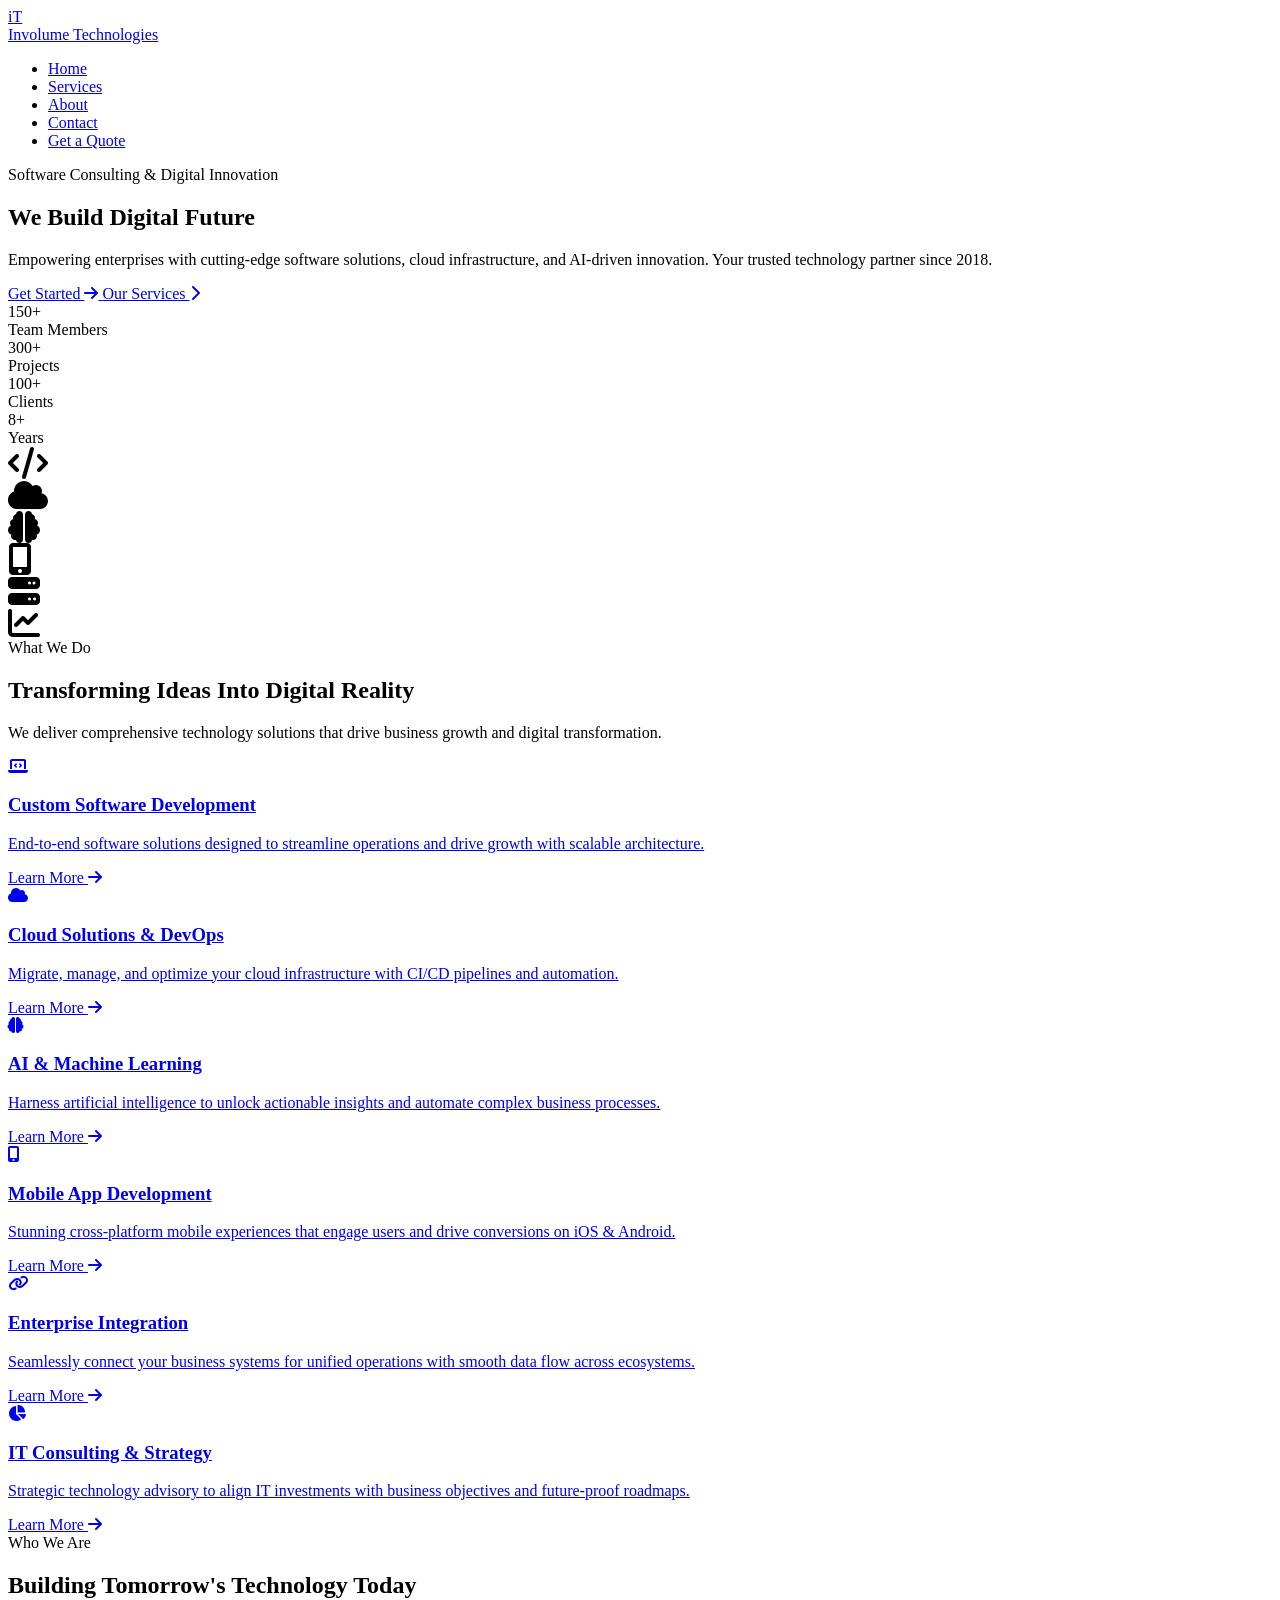
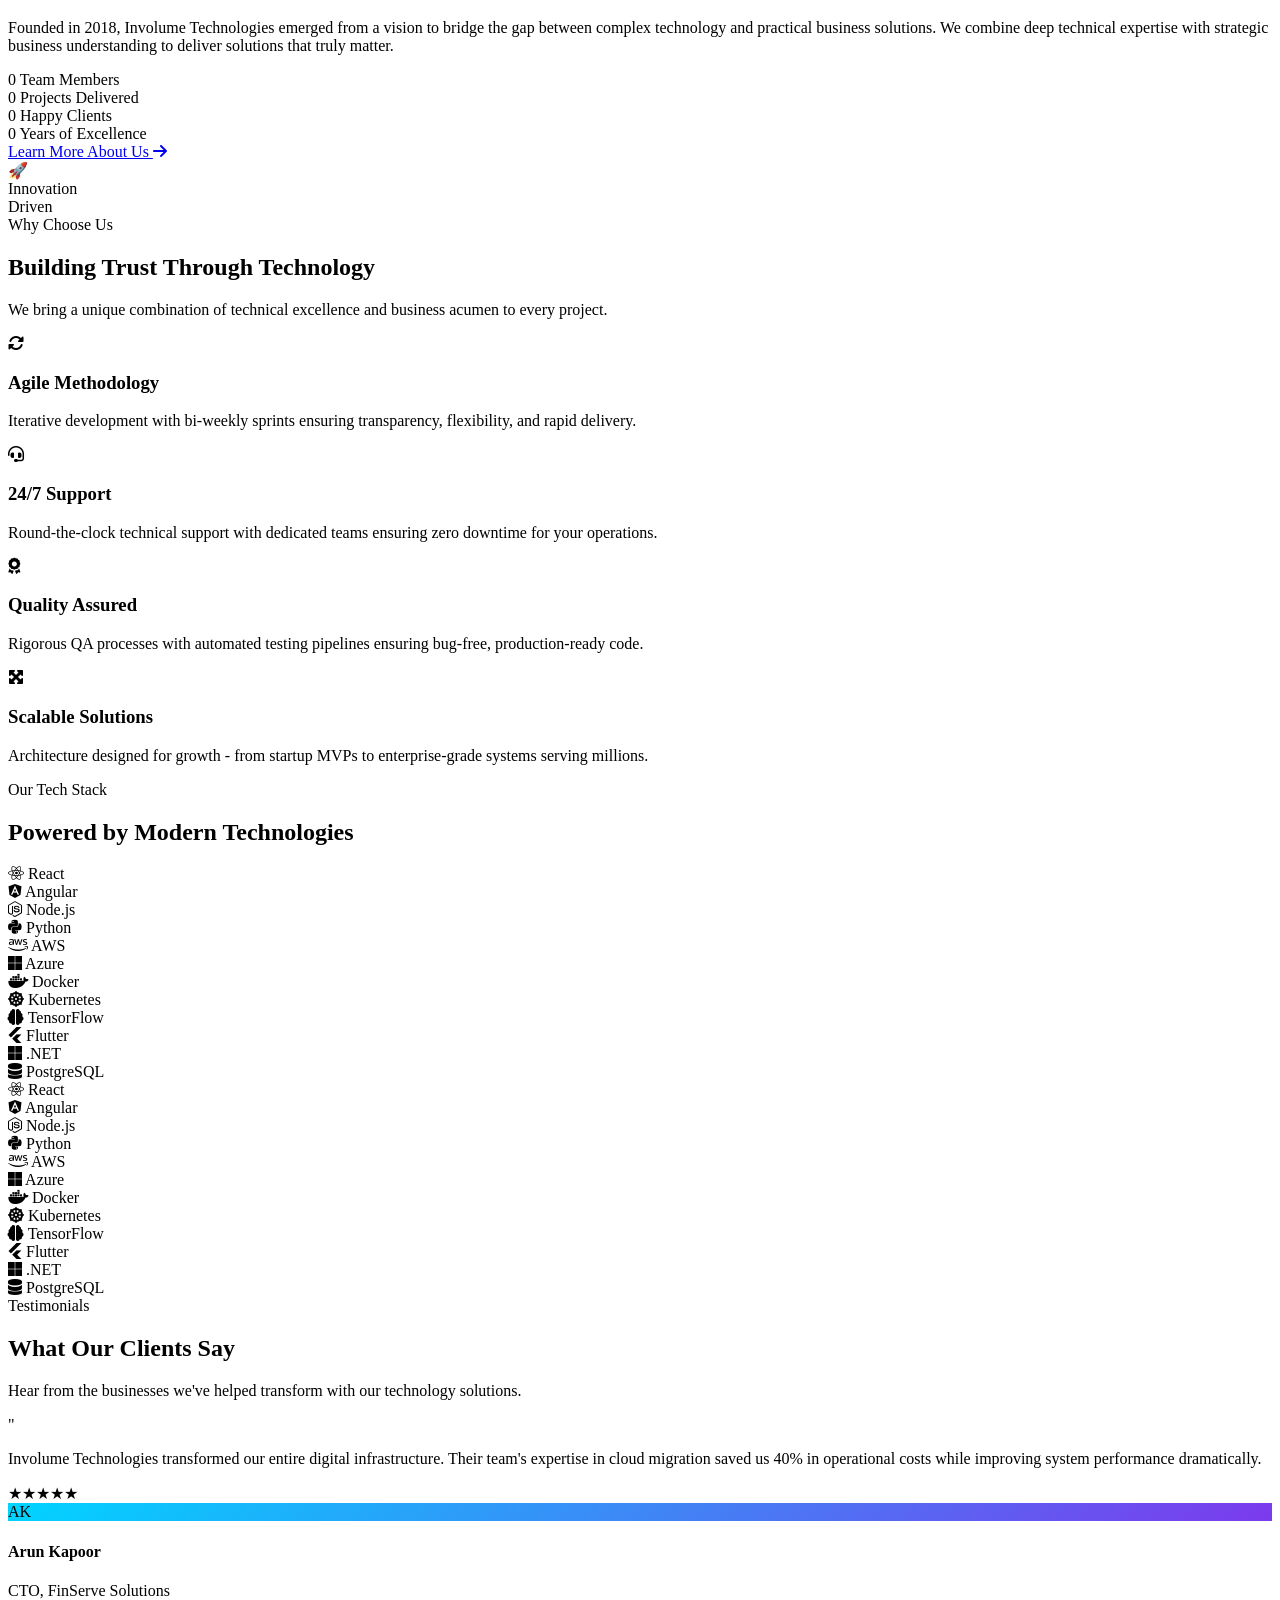
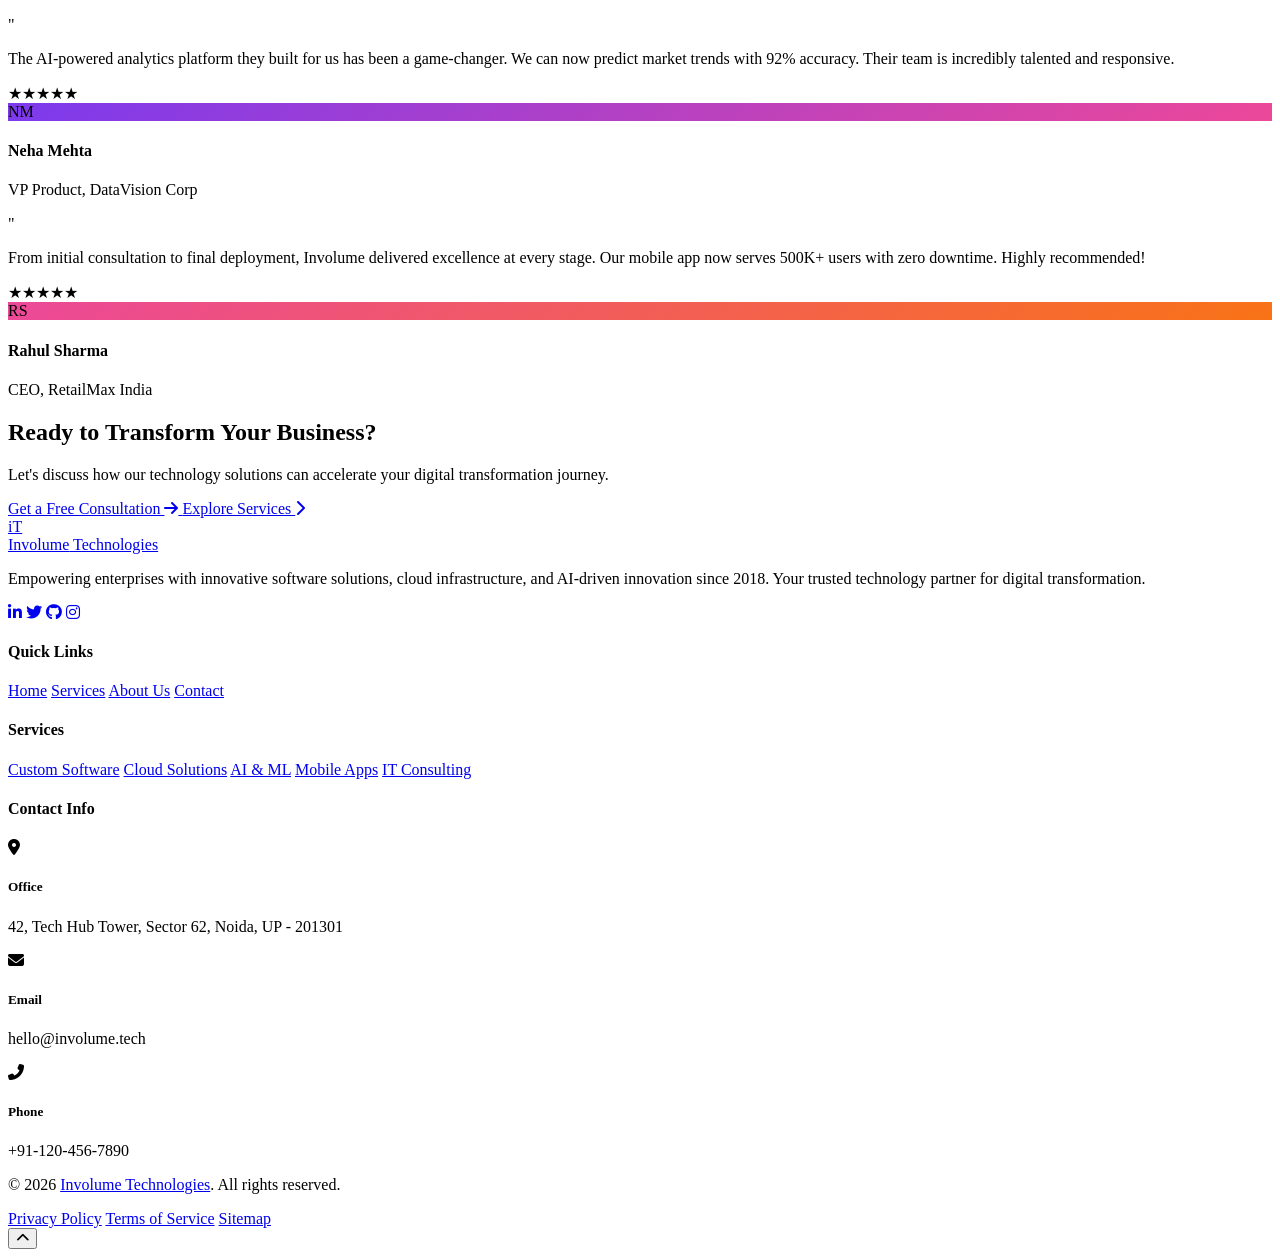
==== index.html @ 37467d03 "Add files via upload" ====
<!DOCTYPE html>
<html lang="en">
<head>
    <meta charset="UTF-8">
    <meta name="viewport" content="width=device-width, initial-scale=1.0">
    <title>Involume Technologies | Software Consulting & Digital Innovation</title>
    <meta name="description" content="Involume Technologies delivers cutting-edge software consulting, cloud solutions, AI/ML services, and digital transformation strategies for enterprises worldwide.">
    <meta name="keywords" content="software consulting, digital transformation, cloud solutions, AI, machine learning, web development, mobile apps">
    <meta property="og:title" content="Involume Technologies | Software Consulting & Digital Innovation">
    <meta property="og:description" content="Transforming businesses with innovative technology solutions since 2018.">
    <meta property="og:type" content="website">
    <link rel="stylesheet" href="css/base.css">
    <link rel="stylesheet" href="css/navbar.css">
    <link rel="stylesheet" href="css/footer.css">
    <link rel="stylesheet" href="css/home.css">
    <link rel="stylesheet" href="https://cdnjs.cloudflare.com/ajax/libs/font-awesome/6.5.1/css/all.min.css">
</head>
<body>

    <!-- Scroll Progress -->
    <div class="scroll-progress" id="scroll-progress"></div>

    <!-- Navigation -->
    <nav class="navbar" id="navbar">
        <div class="container flex-between">
            <a href="index.html" class="logo">
                <div class="logo-icon">iT</div>
                <div class="logo-text">
                    <span class="logo-name">Involume</span>
                    <span class="logo-tagline">Technologies</span>
                </div>
            </a>
            <ul class="nav-menu" id="nav-menu">
                <li class="nav-item"><a href="index.html" class="nav-link active">Home</a></li>
                <li class="nav-item"><a href="services.html" class="nav-link">Services</a></li>
                <li class="nav-item"><a href="about.html" class="nav-link">About</a></li>
                <li class="nav-item"><a href="contact.html" class="nav-link">Contact</a></li>
                <li class="nav-cta"><a href="contact.html" class="btn btn-primary btn-sm">Get a Quote</a></li>
            </ul>
            <div class="nav-toggle" id="nav-toggle">
                <span></span><span></span><span></span>
            </div>
        </div>
    </nav>

    <!-- ========== HERO SECTION ========== -->
    <section class="hero" id="hero">
        <div class="hero-bg-grid"></div>
        <div id="hero-particles"></div>

        <!-- Floating Shapes -->
        <div class="hero-shape shape-1"></div>
        <div class="hero-shape shape-2"></div>
        <div class="hero-shape shape-3"></div>
        <div class="hero-shape shape-4"></div>

        <div class="container">
            <div class="hero-content">
                <div class="hero-text">
                    <div class="hero-badge">
                        <span class="hero-badge-dot"></span>
                        Software Consulting & Digital Innovation
                    </div>
                    <h1 class="hero-title">
                        <span class="hero-title-line">We Build</span>
                        <span class="hero-title-line text-gradient">Digital Future</span>
                    </h1>
                    <div class="hero-typing-wrapper">
                        <span id="hero-typing"></span>
                    </div>
                    <p class="hero-desc">
                        Empowering enterprises with cutting-edge software solutions, cloud infrastructure, and AI-driven innovation. Your trusted technology partner since 2018.
                    </p>
                    <div class="hero-buttons">
                        <a href="contact.html" class="btn btn-primary btn-lg">
                            Get Started <i class="fas fa-arrow-right btn-icon"></i>
                        </a>
                        <a href="services.html" class="btn btn-outline btn-lg">
                            Our Services <i class="fas fa-chevron-right btn-icon"></i>
                        </a>
                    </div>
                    <div class="hero-stats">
                        <div class="hero-stat-item">
                            <div class="hero-stat-value">150+</div>
                            <div class="hero-stat-label">Team Members</div>
                        </div>
                        <div class="hero-stat-item">
                            <div class="hero-stat-value">300+</div>
                            <div class="hero-stat-label">Projects</div>
                        </div>
                        <div class="hero-stat-item">
                            <div class="hero-stat-value">100+</div>
                            <div class="hero-stat-label">Clients</div>
                        </div>
                        <div class="hero-stat-item">
                            <div class="hero-stat-value">8+</div>
                            <div class="hero-stat-label">Years</div>
                        </div>
                    </div>
                </div>

                <!-- 3D Scene -->
                <div class="hero-3d-container" id="hero-3d-scene">
                    <div class="hero-3d-scene">
                        <!-- Orbiting Rings -->
                        <div class="orbit-ring orbit-ring-1">
                            <div class="orbit-dot"></div>
                        </div>
                        <div class="orbit-ring orbit-ring-2">
                            <div class="orbit-dot"></div>
                        </div>

                        <!-- 3D Cube -->
                        <div class="cube-3d">
                            <div class="cube-face cube-face-front"><i class="fas fa-code" style="font-size:2rem;color:var(--accent-cyan)"></i></div>
                            <div class="cube-face cube-face-back"><i class="fas fa-cloud" style="font-size:2rem;color:var(--accent-purple)"></i></div>
                            <div class="cube-face cube-face-right"><i class="fas fa-brain" style="font-size:2rem;color:var(--accent-magenta)"></i></div>
                            <div class="cube-face cube-face-left"><i class="fas fa-mobile-alt" style="font-size:2rem;color:var(--accent-cyan)"></i></div>
                            <div class="cube-face cube-face-top"><i class="fas fa-server" style="font-size:2rem;color:var(--accent-purple)"></i></div>
                            <div class="cube-face cube-face-bottom"><i class="fas fa-chart-line" style="font-size:2rem;color:var(--accent-magenta)"></i></div>
                        </div>
                    </div>
                </div>
            </div>
        </div>
    </section>

    <!-- ========== SERVICES SECTION ========== -->
    <section class="section services-section" id="services">
        <div class="container">
            <div class="text-center animate-on-scroll">
                <span class="section-subtitle">What We Do</span>
                <h2 class="section-title">Transforming Ideas Into <span class="text-gradient">Digital Reality</span></h2>
                <p class="section-desc">We deliver comprehensive technology solutions that drive business growth and digital transformation.</p>
            </div>

            <div class="services-grid">
                <a href="services.html" class="service-card tilt-card animate-on-scroll animate-delay-1" id="svc-software">
                    <div class="service-icon"><i class="fas fa-laptop-code"></i></div>
                    <h3>Custom Software Development</h3>
                    <p>End-to-end software solutions designed to streamline operations and drive growth with scalable architecture.</p>
                    <span class="service-link">Learn More <i class="fas fa-arrow-right"></i></span>
                </a>

                <a href="services.html" class="service-card tilt-card animate-on-scroll animate-delay-2" id="svc-cloud">
                    <div class="service-icon"><i class="fas fa-cloud"></i></div>
                    <h3>Cloud Solutions & DevOps</h3>
                    <p>Migrate, manage, and optimize your cloud infrastructure with CI/CD pipelines and automation.</p>
                    <span class="service-link">Learn More <i class="fas fa-arrow-right"></i></span>
                </a>

                <a href="services.html" class="service-card tilt-card animate-on-scroll animate-delay-3" id="svc-ai">
                    <div class="service-icon"><i class="fas fa-brain"></i></div>
                    <h3>AI & Machine Learning</h3>
                    <p>Harness artificial intelligence to unlock actionable insights and automate complex business processes.</p>
                    <span class="service-link">Learn More <i class="fas fa-arrow-right"></i></span>
                </a>

                <a href="services.html" class="service-card tilt-card animate-on-scroll animate-delay-4" id="svc-mobile">
                    <div class="service-icon"><i class="fas fa-mobile-alt"></i></div>
                    <h3>Mobile App Development</h3>
                    <p>Stunning cross-platform mobile experiences that engage users and drive conversions on iOS & Android.</p>
                    <span class="service-link">Learn More <i class="fas fa-arrow-right"></i></span>
                </a>

                <a href="services.html" class="service-card tilt-card animate-on-scroll animate-delay-5" id="svc-integration">
                    <div class="service-icon"><i class="fas fa-link"></i></div>
                    <h3>Enterprise Integration</h3>
                    <p>Seamlessly connect your business systems for unified operations with smooth data flow across ecosystems.</p>
                    <span class="service-link">Learn More <i class="fas fa-arrow-right"></i></span>
                </a>

                <a href="services.html" class="service-card tilt-card animate-on-scroll animate-delay-6" id="svc-consulting">
                    <div class="service-icon"><i class="fas fa-chart-pie"></i></div>
                    <h3>IT Consulting & Strategy</h3>
                    <p>Strategic technology advisory to align IT investments with business objectives and future-proof roadmaps.</p>
                    <span class="service-link">Learn More <i class="fas fa-arrow-right"></i></span>
                </a>
            </div>
        </div>
    </section>

    <!-- ========== ABOUT PREVIEW ========== -->
    <section class="section about-preview" id="about-preview">
        <div class="container">
            <div class="about-grid">
                <div class="about-text animate-on-scroll">
                    <span class="section-subtitle">Who We Are</span>
                    <h2 class="section-title">Building Tomorrow's <span class="text-gradient">Technology Today</span></h2>
                    <p>Founded in 2018, Involume Technologies emerged from a vision to bridge the gap between complex technology and practical business solutions. We combine deep technical expertise with strategic business understanding to deliver solutions that truly matter.</p>

                    <div class="about-stats">
                        <div class="about-stat">
                            <span class="counter-value" data-target="150" data-suffix="+">0</span>
                            <span>Team Members</span>
                        </div>
                        <div class="about-stat">
                            <span class="counter-value" data-target="300" data-suffix="+">0</span>
                            <span>Projects Delivered</span>
                        </div>
                        <div class="about-stat">
                            <span class="counter-value" data-target="100" data-suffix="+">0</span>
                            <span>Happy Clients</span>
                        </div>
                        <div class="about-stat">
                            <span class="counter-value" data-target="8" data-suffix="+">0</span>
                            <span>Years of Excellence</span>
                        </div>
                    </div>

                    <a href="about.html" class="btn btn-primary">
                        Learn More About Us <i class="fas fa-arrow-right btn-icon"></i>
                    </a>
                </div>

                <div class="about-visual animate-on-scroll animate-delay-3">
                    <div class="morph-blob"></div>
                    <div class="morph-blob-inner"></div>
                    <div class="about-visual-content">
                        <div class="about-visual-icon">🚀</div>
                        <div class="about-visual-text">Innovation<br>Driven</div>
                    </div>
                </div>
            </div>
        </div>
    </section>

    <!-- ========== WHY CHOOSE US ========== -->
    <section class="section why-section" id="why-us">
        <div class="container">
            <div class="text-center animate-on-scroll">
                <span class="section-subtitle">Why Choose Us</span>
                <h2 class="section-title">Building Trust Through <span class="text-gradient">Technology</span></h2>
                <p class="section-desc">We bring a unique combination of technical excellence and business acumen to every project.</p>
            </div>

            <div class="why-grid">
                <div class="why-card tilt-card animate-on-scroll animate-delay-1" id="why-agile">
                    <div class="why-icon"><i class="fas fa-sync-alt"></i></div>
                    <h3>Agile Methodology</h3>
                    <p>Iterative development with bi-weekly sprints ensuring transparency, flexibility, and rapid delivery.</p>
                </div>

                <div class="why-card tilt-card animate-on-scroll animate-delay-2" id="why-support">
                    <div class="why-icon"><i class="fas fa-headset"></i></div>
                    <h3>24/7 Support</h3>
                    <p>Round-the-clock technical support with dedicated teams ensuring zero downtime for your operations.</p>
                </div>

                <div class="why-card tilt-card animate-on-scroll animate-delay-3" id="why-quality">
                    <div class="why-icon"><i class="fas fa-award"></i></div>
                    <h3>Quality Assured</h3>
                    <p>Rigorous QA processes with automated testing pipelines ensuring bug-free, production-ready code.</p>
                </div>

                <div class="why-card tilt-card animate-on-scroll animate-delay-4" id="why-scale">
                    <div class="why-icon"><i class="fas fa-expand-arrows-alt"></i></div>
                    <h3>Scalable Solutions</h3>
                    <p>Architecture designed for growth - from startup MVPs to enterprise-grade systems serving millions.</p>
                </div>
            </div>
        </div>
    </section>

    <!-- ========== TECH STACK MARQUEE ========== -->
    <section class="tech-marquee-section" id="tech-stack">
        <div class="container">
            <div class="text-center animate-on-scroll" style="margin-bottom:var(--space-8)">
                <span class="section-subtitle">Our Tech Stack</span>
                <h2 class="section-title">Powered by <span class="text-gradient">Modern Technologies</span></h2>
            </div>
        </div>
        <div class="marquee-wrapper">
            <div class="marquee-track">
                <div class="marquee-item"><i class="fab fa-react"></i> React</div>
                <div class="marquee-item"><i class="fab fa-angular"></i> Angular</div>
                <div class="marquee-item"><i class="fab fa-node-js"></i> Node.js</div>
                <div class="marquee-item"><i class="fab fa-python"></i> Python</div>
                <div class="marquee-item"><i class="fab fa-aws"></i> AWS</div>
                <div class="marquee-item"><i class="fab fa-microsoft"></i> Azure</div>
                <div class="marquee-item"><i class="fab fa-docker"></i> Docker</div>
                <div class="marquee-item"><i class="fas fa-dharmachakra"></i> Kubernetes</div>
                <div class="marquee-item"><i class="fas fa-brain"></i> TensorFlow</div>
                <div class="marquee-item"><i class="fab fa-flutter"></i> Flutter</div>
                <div class="marquee-item"><i class="fab fa-microsoft"></i> .NET</div>
                <div class="marquee-item"><i class="fas fa-database"></i> PostgreSQL</div>
                <!-- Duplicate for seamless loop -->
                <div class="marquee-item"><i class="fab fa-react"></i> React</div>
                <div class="marquee-item"><i class="fab fa-angular"></i> Angular</div>
                <div class="marquee-item"><i class="fab fa-node-js"></i> Node.js</div>
                <div class="marquee-item"><i class="fab fa-python"></i> Python</div>
                <div class="marquee-item"><i class="fab fa-aws"></i> AWS</div>
                <div class="marquee-item"><i class="fab fa-microsoft"></i> Azure</div>
                <div class="marquee-item"><i class="fab fa-docker"></i> Docker</div>
                <div class="marquee-item"><i class="fas fa-dharmachakra"></i> Kubernetes</div>
                <div class="marquee-item"><i class="fas fa-brain"></i> TensorFlow</div>
                <div class="marquee-item"><i class="fab fa-flutter"></i> Flutter</div>
                <div class="marquee-item"><i class="fab fa-microsoft"></i> .NET</div>
                <div class="marquee-item"><i class="fas fa-database"></i> PostgreSQL</div>
            </div>
        </div>
    </section>

    <!-- ========== TESTIMONIALS ========== -->
    <section class="section testimonials-section" id="testimonials">
        <div class="container">
            <div class="text-center animate-on-scroll">
                <span class="section-subtitle">Testimonials</span>
                <h2 class="section-title">What Our <span class="text-gradient">Clients Say</span></h2>
                <p class="section-desc">Hear from the businesses we've helped transform with our technology solutions.</p>
            </div>

            <div class="testimonials-grid">
                <div class="testimonial-card tilt-card animate-on-scroll animate-delay-1" id="testimonial-1">
                    <div class="testimonial-quote">"</div>
                    <p class="testimonial-text">Involume Technologies transformed our entire digital infrastructure. Their team's expertise in cloud migration saved us 40% in operational costs while improving system performance dramatically.</p>
                    <div class="testimonial-stars">★★★★★</div>
                    <div class="testimonial-author">
                        <div class="testimonial-avatar" style="background:linear-gradient(135deg, #00d4ff, #7c3aed)">AK</div>
                        <div class="testimonial-info">
                            <h4>Arun Kapoor</h4>
                            <p>CTO, FinServe Solutions</p>
                        </div>
                    </div>
                </div>

                <div class="testimonial-card tilt-card animate-on-scroll animate-delay-2" id="testimonial-2">
                    <div class="testimonial-quote">"</div>
                    <p class="testimonial-text">The AI-powered analytics platform they built for us has been a game-changer. We can now predict market trends with 92% accuracy. Their team is incredibly talented and responsive.</p>
                    <div class="testimonial-stars">★★★★★</div>
                    <div class="testimonial-author">
                        <div class="testimonial-avatar" style="background:linear-gradient(135deg, #7c3aed, #ec4899)">NM</div>
                        <div class="testimonial-info">
                            <h4>Neha Mehta</h4>
                            <p>VP Product, DataVision Corp</p>
                        </div>
                    </div>
                </div>

                <div class="testimonial-card tilt-card animate-on-scroll animate-delay-3" id="testimonial-3">
                    <div class="testimonial-quote">"</div>
                    <p class="testimonial-text">From initial consultation to final deployment, Involume delivered excellence at every stage. Our mobile app now serves 500K+ users with zero downtime. Highly recommended!</p>
                    <div class="testimonial-stars">★★★★★</div>
                    <div class="testimonial-author">
                        <div class="testimonial-avatar" style="background:linear-gradient(135deg, #ec4899, #f97316)">RS</div>
                        <div class="testimonial-info">
                            <h4>Rahul Sharma</h4>
                            <p>CEO, RetailMax India</p>
                        </div>
                    </div>
                </div>
            </div>
        </div>
    </section>

    <!-- ========== CTA SECTION ========== -->
    <section class="section cta-section" id="cta">
        <div class="cta-float-shape cta-shape-1"></div>
        <div class="cta-float-shape cta-shape-2"></div>
        <div class="cta-float-shape cta-shape-3"></div>

        <div class="container">
            <div class="cta-content animate-on-scroll">
                <h2>Ready to Transform <span class="text-gradient">Your Business?</span></h2>
                <p>Let's discuss how our technology solutions can accelerate your digital transformation journey.</p>
                <div class="cta-buttons">
                    <a href="contact.html" class="btn btn-primary btn-lg">
                        Get a Free Consultation <i class="fas fa-arrow-right btn-icon"></i>
                    </a>
                    <a href="services.html" class="btn btn-outline btn-lg">
                        Explore Services <i class="fas fa-chevron-right btn-icon"></i>
                    </a>
                </div>
            </div>
        </div>
    </section>

    <!-- ========== FOOTER ========== -->
    <footer class="footer" id="footer">
        <div class="footer-top">
            <div class="container">
                <div class="footer-grid">
                    <div class="footer-about">
                        <a href="index.html" class="logo">
                            <div class="logo-icon">iT</div>
                            <div class="logo-text">
                                <span class="logo-name">Involume</span>
                                <span class="logo-tagline">Technologies</span>
                            </div>
                        </a>
                        <p>Empowering enterprises with innovative software solutions, cloud infrastructure, and AI-driven innovation since 2018. Your trusted technology partner for digital transformation.</p>
                        <div class="footer-social">
                            <a href="#" class="footer-social-link" aria-label="LinkedIn"><i class="fab fa-linkedin-in"></i></a>
                            <a href="#" class="footer-social-link" aria-label="Twitter"><i class="fab fa-twitter"></i></a>
                            <a href="#" class="footer-social-link" aria-label="GitHub"><i class="fab fa-github"></i></a>
                            <a href="#" class="footer-social-link" aria-label="Instagram"><i class="fab fa-instagram"></i></a>
                        </div>
                    </div>

                    <div class="footer-col">
                        <h4>Quick Links</h4>
                        <div class="footer-links">
                            <a href="index.html" class="footer-link">Home</a>
                            <a href="services.html" class="footer-link">Services</a>
                            <a href="about.html" class="footer-link">About Us</a>
                            <a href="contact.html" class="footer-link">Contact</a>
                        </div>
                    </div>

                    <div class="footer-col">
                        <h4>Services</h4>
                        <div class="footer-links">
                            <a href="services.html" class="footer-link">Custom Software</a>
                            <a href="services.html" class="footer-link">Cloud Solutions</a>
                            <a href="services.html" class="footer-link">AI & ML</a>
                            <a href="services.html" class="footer-link">Mobile Apps</a>
                            <a href="services.html" class="footer-link">IT Consulting</a>
                        </div>
                    </div>

                    <div class="footer-col">
                        <h4>Contact Info</h4>
                        <div class="footer-contact">
                            <div class="footer-contact-item">
                                <div class="footer-contact-icon"><i class="fas fa-map-marker-alt"></i></div>
                                <div class="footer-contact-text">
                                    <h5>Office</h5>
                                    <p>42, Tech Hub Tower, Sector 62, Noida, UP - 201301</p>
                                </div>
                            </div>
                            <div class="footer-contact-item">
                                <div class="footer-contact-icon"><i class="fas fa-envelope"></i></div>
                                <div class="footer-contact-text">
                                    <h5>Email</h5>
                                    <p>hello@involume.tech</p>
                                </div>
                            </div>
                            <div class="footer-contact-item">
                                <div class="footer-contact-icon"><i class="fas fa-phone-alt"></i></div>
                                <div class="footer-contact-text">
                                    <h5>Phone</h5>
                                    <p>+91-120-456-7890</p>
                                </div>
                            </div>
                        </div>
                    </div>
                </div>
            </div>
        </div>

        <div class="footer-bottom">
            <div class="container">
                <p class="footer-copyright">&copy; 2026 <a href="index.html">Involume Technologies</a>. All rights reserved.</p>
                <div class="footer-bottom-links">
                    <a href="#" class="footer-bottom-link">Privacy Policy</a>
                    <a href="#" class="footer-bottom-link">Terms of Service</a>
                    <a href="#" class="footer-bottom-link">Sitemap</a>
                </div>
            </div>
        </div>
    </footer>

    <!-- Back to Top -->
    <button class="back-to-top" id="back-to-top" aria-label="Back to top">
        <i class="fas fa-chevron-up"></i>
    </button>

    <!-- Scripts -->
    <script src="js/main.js"></script>
    <script>
        // Initialize homepage-specific features
        document.addEventListener('DOMContentLoaded', () => {
            initParticles('hero-particles', 60);
            initMouseGlow('hero');
            initTypingEffect('hero-typing', [
                'Software Consulting Excellence',
                'Digital Transformation Partners',
                'Enterprise Solutions Architects',
                'Cloud & AI Innovation Leaders'
            ]);
            init3DScene('hero-3d-scene');
        });
    </script>
</body>
</html>
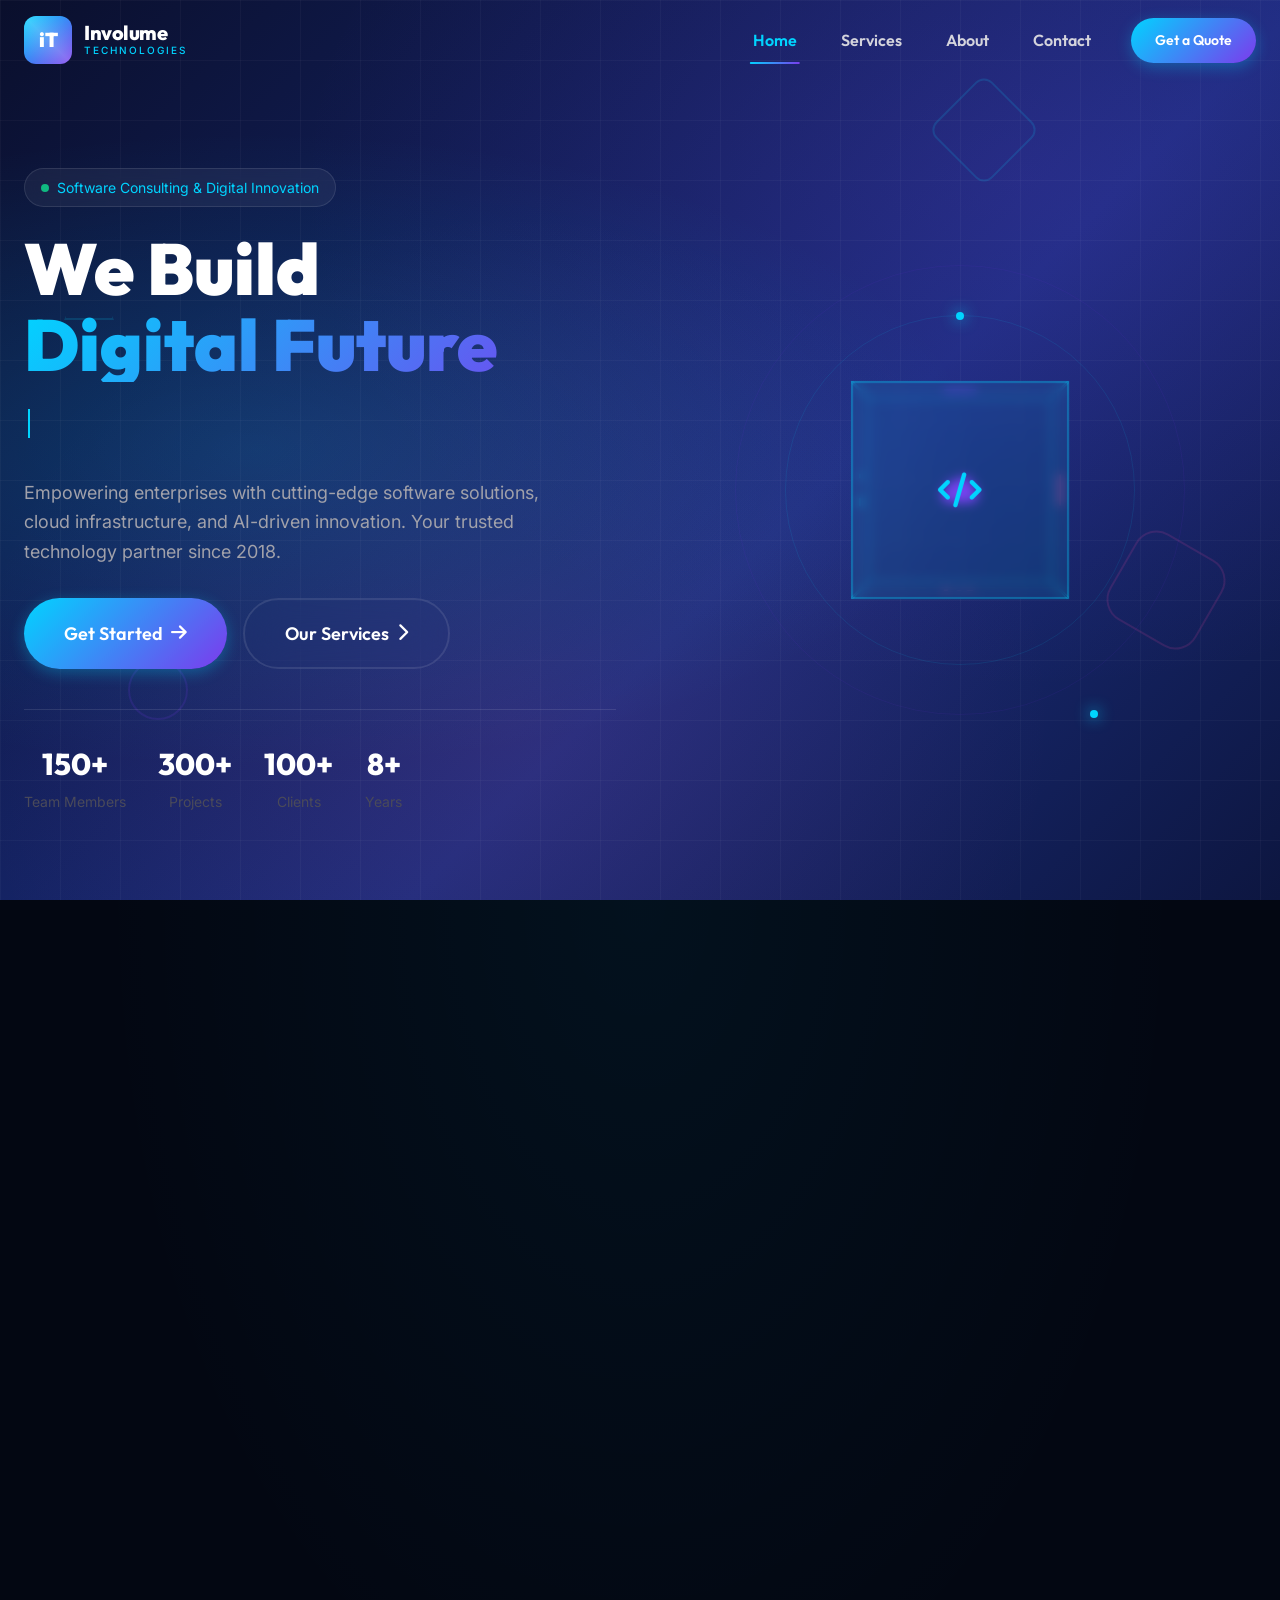
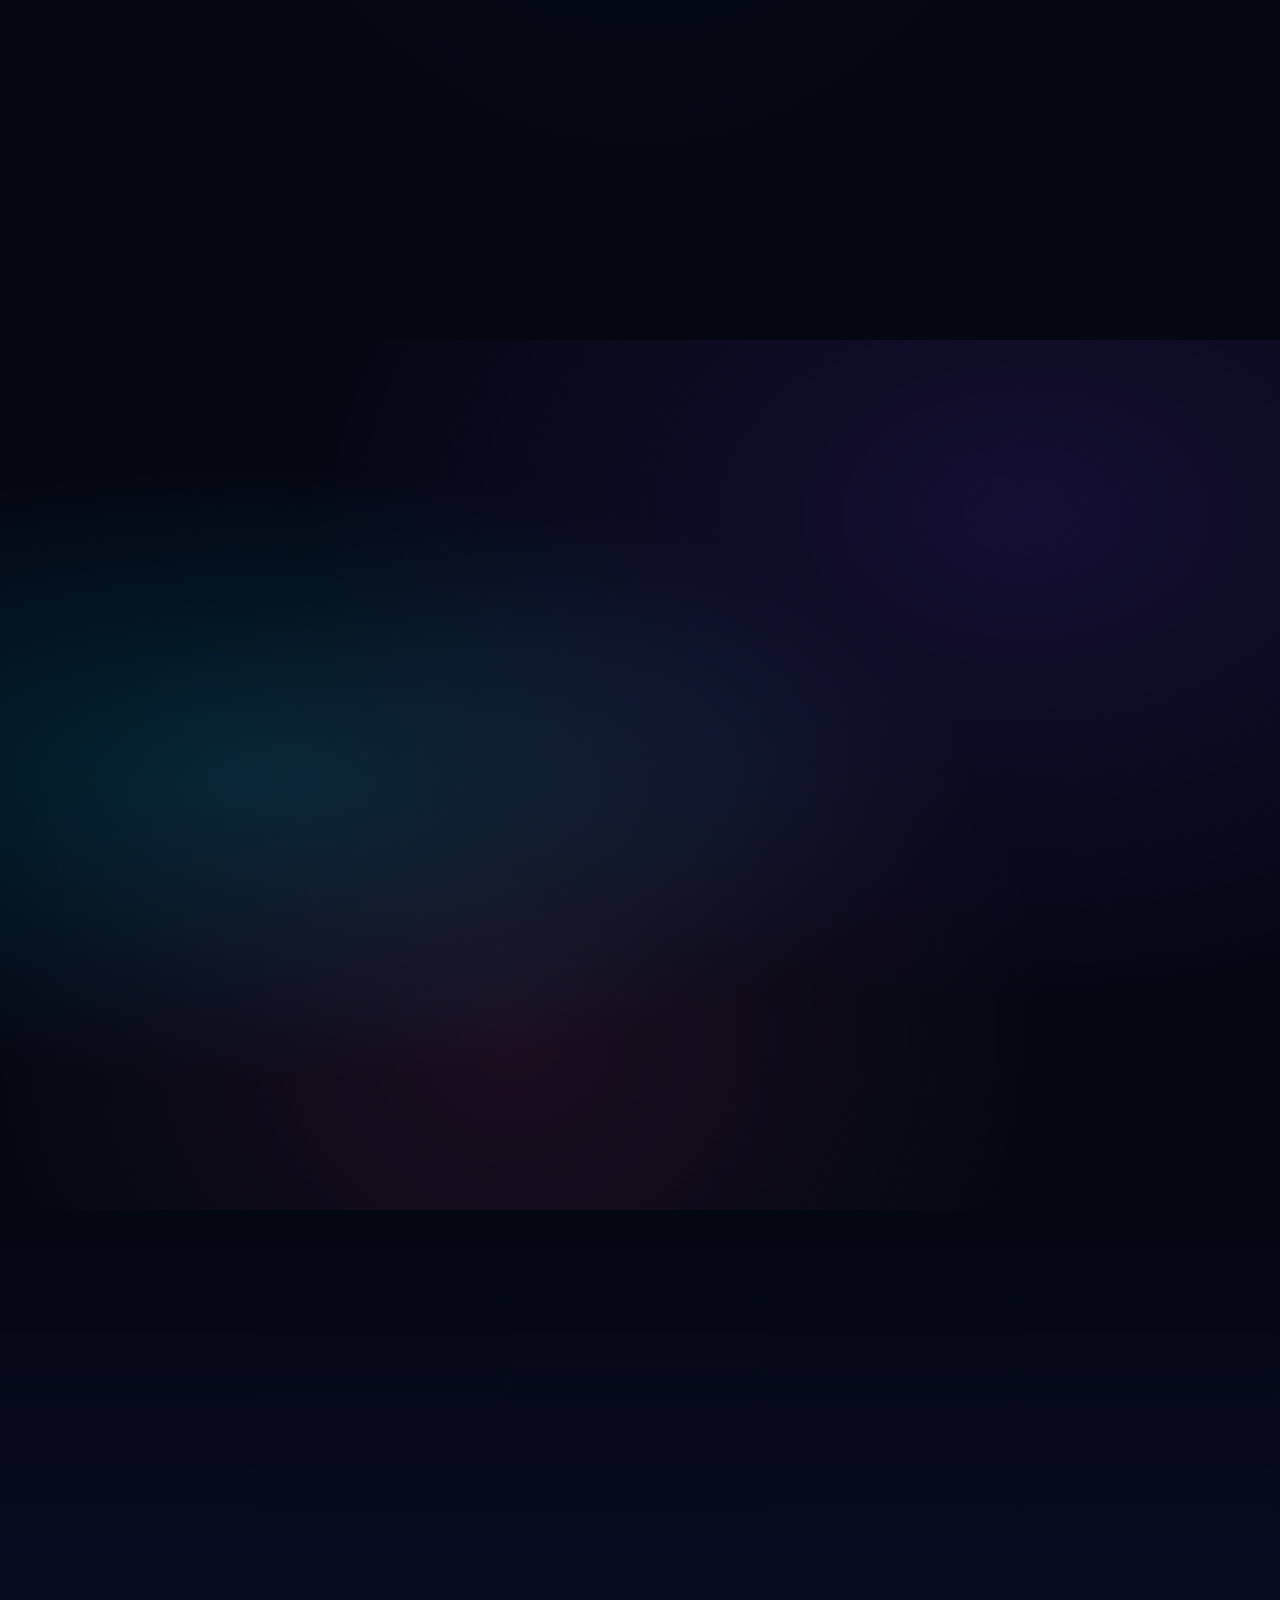
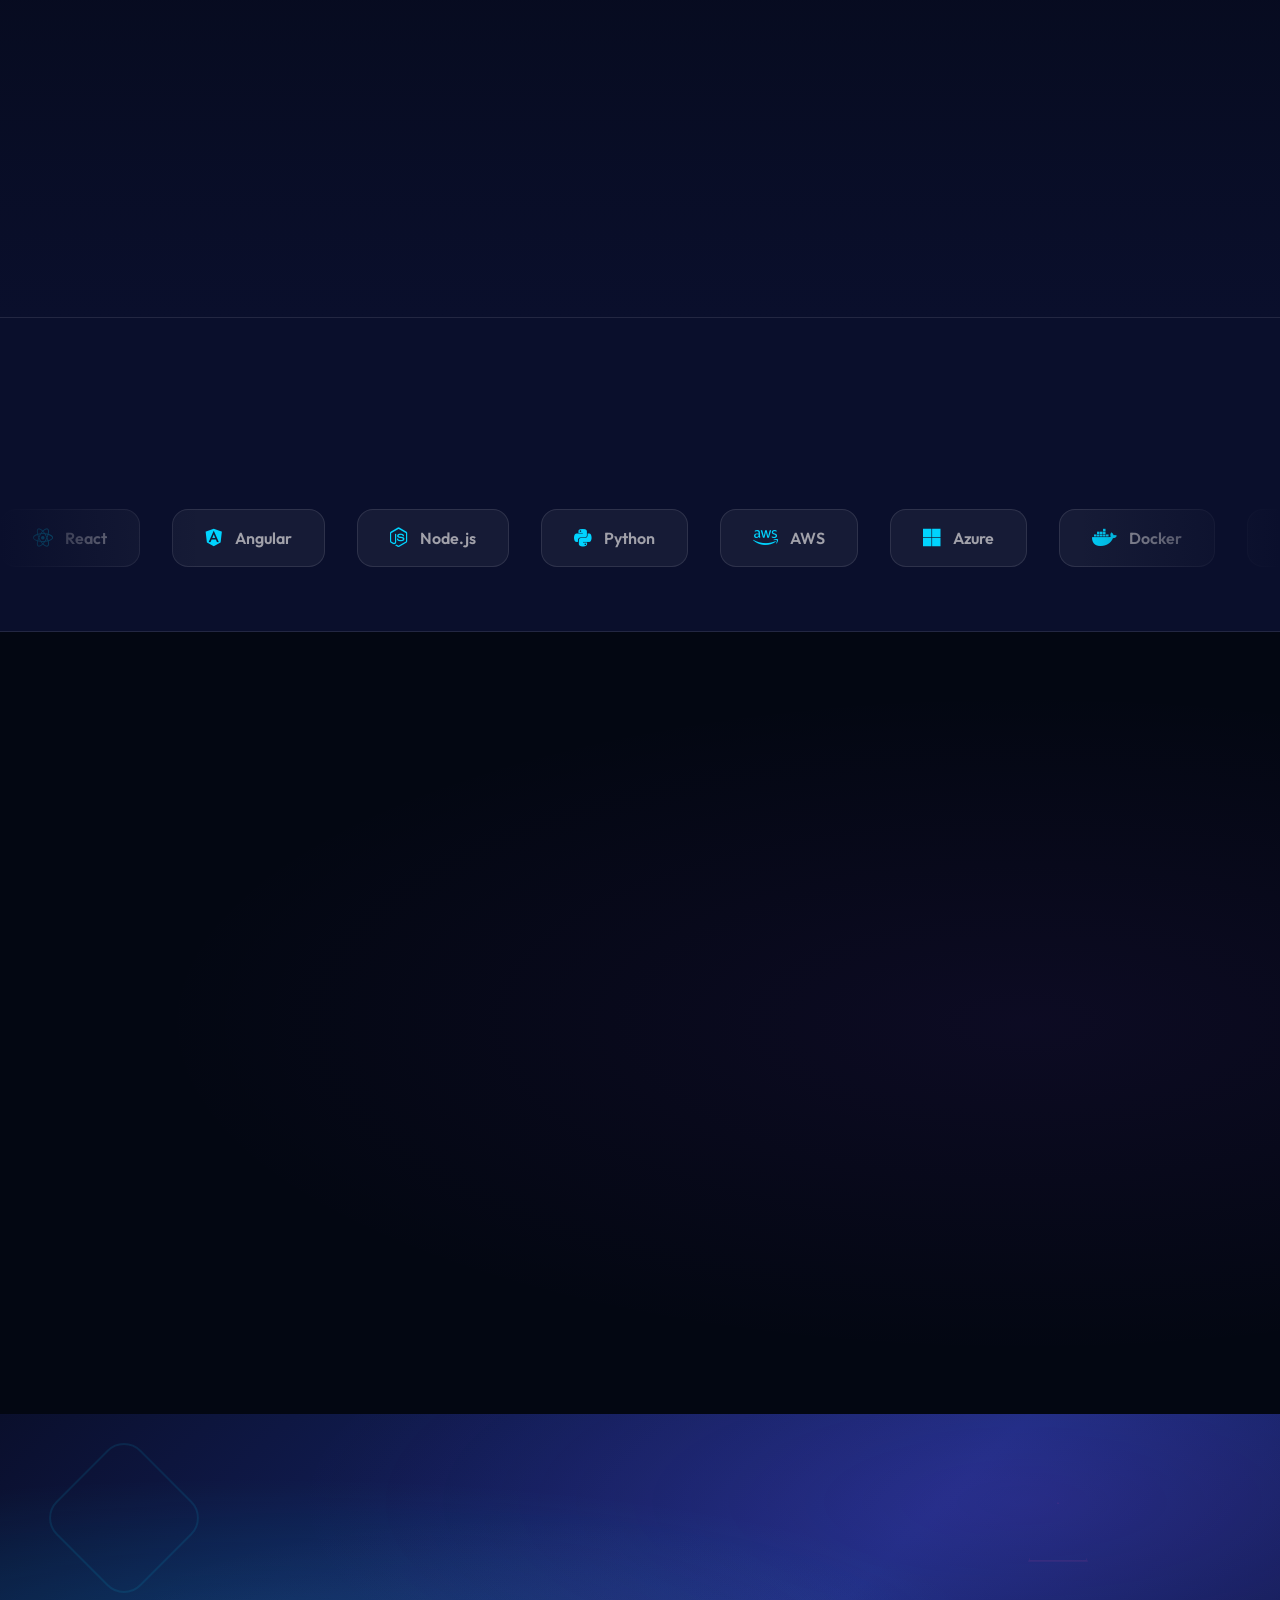
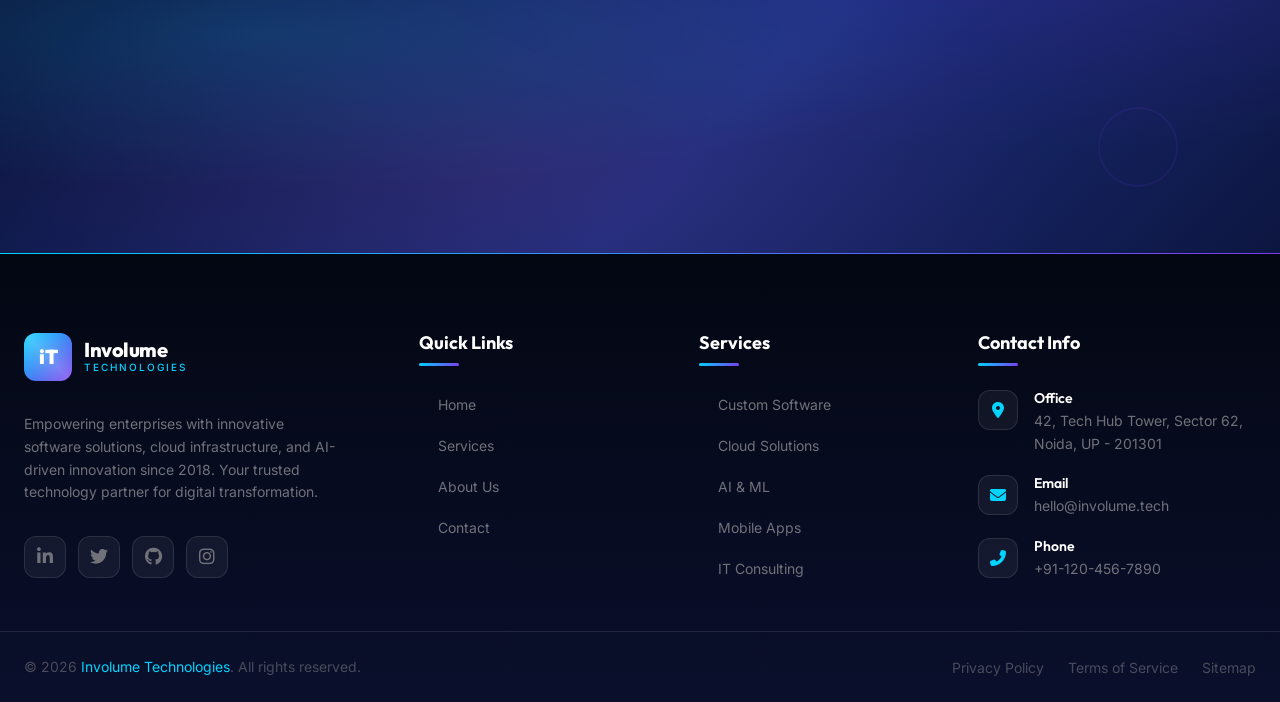
==== commit 5cfca0b7: "Update index.html" ====
--- a/index.html
+++ b/index.html
@@ -9,10 +9,10 @@
     <meta property="og:title" content="Involume Technologies | Software Consulting & Digital Innovation">
     <meta property="og:description" content="Transforming businesses with innovative technology solutions since 2018.">
     <meta property="og:type" content="website">
-    <link rel="stylesheet" href="css/base.css">
-    <link rel="stylesheet" href="css/navbar.css">
-    <link rel="stylesheet" href="css/footer.css">
-    <link rel="stylesheet" href="css/home.css">
+    <link rel="stylesheet" href="base.css">
+    <link rel="stylesheet" href="navbar.css">
+    <link rel="stylesheet" href="footer.css">
+    <link rel="stylesheet" href="home.css">
     <link rel="stylesheet" href="https://cdnjs.cloudflare.com/ajax/libs/font-awesome/6.5.1/css/all.min.css">
 </head>
 <body>
--- a/base.css
+++ b/base.css
@@ -0,0 +1,438 @@
+/* ===== INVOLUME TECHNOLOGIES - BASE RESET & GLOBAL STYLES ===== */
+
+@import url('./variables.css');
+
+/* === Reset === */
+*, *::before, *::after {
+    margin: 0;
+    padding: 0;
+    box-sizing: border-box;
+}
+
+html {
+    scroll-behavior: smooth;
+    overflow-x: hidden;
+    font-size: 16px;
+}
+
+body {
+    font-family: var(--font-secondary);
+    background-color: var(--neutral-950);
+    color: var(--neutral-200);
+    line-height: var(--leading-normal);
+    overflow-x: hidden;
+    -webkit-font-smoothing: antialiased;
+    -moz-osx-font-smoothing: grayscale;
+}
+
+a {
+    text-decoration: none;
+    color: inherit;
+    transition: color var(--transition-fast);
+}
+
+ul, ol {
+    list-style: none;
+}
+
+img {
+    max-width: 100%;
+    height: auto;
+    display: block;
+}
+
+button {
+    cursor: pointer;
+    border: none;
+    background: none;
+    font-family: inherit;
+    outline: none;
+}
+
+input, textarea, select {
+    font-family: inherit;
+    outline: none;
+    border: none;
+}
+
+h1, h2, h3, h4, h5, h6 {
+    font-family: var(--font-primary);
+    font-weight: 700;
+    line-height: var(--leading-tight);
+    color: var(--white);
+}
+
+h1 { font-size: var(--text-6xl); }
+h2 { font-size: var(--text-4xl); }
+h3 { font-size: var(--text-2xl); }
+h4 { font-size: var(--text-xl); }
+h5 { font-size: var(--text-lg); }
+h6 { font-size: var(--text-base); }
+
+p {
+    color: var(--neutral-300);
+    line-height: var(--leading-relaxed);
+}
+
+/* === Layout === */
+.container {
+    width: 100%;
+    max-width: var(--container-xl);
+    margin: 0 auto;
+    padding: 0 var(--space-6);
+}
+
+.section {
+    padding: var(--space-24) 0;
+    position: relative;
+}
+
+.section-sm {
+    padding: var(--space-16) 0;
+}
+
+/* === Grid System === */
+.grid {
+    display: grid;
+    gap: var(--space-8);
+}
+
+.grid-2 { grid-template-columns: repeat(2, 1fr); }
+.grid-3 { grid-template-columns: repeat(3, 1fr); }
+.grid-4 { grid-template-columns: repeat(4, 1fr); }
+
+/* === Flex Utilities === */
+.flex { display: flex; }
+.flex-col { flex-direction: column; }
+.flex-center { display: flex; align-items: center; justify-content: center; }
+.flex-between { display: flex; align-items: center; justify-content: space-between; }
+.flex-wrap { flex-wrap: wrap; }
+.gap-4 { gap: var(--space-4); }
+.gap-6 { gap: var(--space-6); }
+.gap-8 { gap: var(--space-8); }
+
+/* === Text Utilities === */
+.text-center { text-align: center; }
+.text-gradient {
+    background: var(--gradient-text);
+    -webkit-background-clip: text;
+    -webkit-text-fill-color: transparent;
+    background-clip: text;
+}
+
+.section-subtitle {
+    font-family: var(--font-accent);
+    font-size: var(--text-sm);
+    font-weight: 600;
+    text-transform: uppercase;
+    letter-spacing: 3px;
+    background: var(--gradient-accent);
+    -webkit-background-clip: text;
+    -webkit-text-fill-color: transparent;
+    background-clip: text;
+    display: inline-block;
+    margin-bottom: var(--space-4);
+}
+
+.section-title {
+    font-size: var(--text-5xl);
+    font-weight: 800;
+    margin-bottom: var(--space-6);
+    line-height: var(--leading-tight);
+}
+
+.section-desc {
+    font-size: var(--text-lg);
+    color: var(--neutral-400);
+    max-width: 600px;
+    margin: 0 auto var(--space-12);
+}
+
+/* === Buttons === */
+.btn {
+    display: inline-flex;
+    align-items: center;
+    justify-content: center;
+    gap: var(--space-2);
+    padding: var(--space-4) var(--space-8);
+    font-family: var(--font-primary);
+    font-size: var(--text-base);
+    font-weight: 600;
+    border-radius: var(--radius-full);
+    transition: all var(--transition-base);
+    position: relative;
+    overflow: hidden;
+    z-index: 1;
+    cursor: pointer;
+}
+
+.btn-primary {
+    background: var(--gradient-button);
+    color: var(--white);
+    box-shadow: 0 4px 15px rgba(0, 212, 255, 0.3);
+}
+
+.btn-primary:hover {
+    transform: translateY(-3px);
+    box-shadow: 0 8px 25px rgba(0, 212, 255, 0.4);
+}
+
+.btn-primary::before {
+    content: '';
+    position: absolute;
+    inset: 0;
+    background: var(--gradient-button-hover);
+    opacity: 0;
+    transition: opacity var(--transition-base);
+    z-index: -1;
+    border-radius: inherit;
+}
+
+.btn-primary:hover::before {
+    opacity: 1;
+}
+
+.btn-outline {
+    background: transparent;
+    color: var(--white);
+    border: 2px solid var(--glass-border);
+    backdrop-filter: var(--glass-blur);
+}
+
+.btn-outline:hover {
+    border-color: var(--accent-cyan);
+    color: var(--accent-cyan);
+    transform: translateY(-3px);
+    box-shadow: var(--shadow-glow-cyan);
+}
+
+.btn-lg {
+    padding: var(--space-5) var(--space-10);
+    font-size: var(--text-lg);
+}
+
+.btn-sm {
+    padding: var(--space-2) var(--space-6);
+    font-size: var(--text-sm);
+}
+
+.btn-icon {
+    transition: transform var(--transition-base);
+}
+
+.btn:hover .btn-icon {
+    transform: translateX(4px);
+}
+
+/* === Glass Card === */
+.glass-card {
+    background: var(--glass-bg);
+    backdrop-filter: var(--glass-blur);
+    -webkit-backdrop-filter: var(--glass-blur);
+    border: 1px solid var(--glass-border);
+    border-radius: var(--radius-2xl);
+    padding: var(--space-8);
+    transition: all var(--transition-base);
+    position: relative;
+    overflow: hidden;
+}
+
+.glass-card:hover {
+    background: var(--glass-bg-hover);
+    border-color: var(--glass-border-hover);
+    transform: translateY(-8px);
+    box-shadow: var(--glass-shadow);
+}
+
+.glass-card::before {
+    content: '';
+    position: absolute;
+    top: 0;
+    left: -100%;
+    width: 100%;
+    height: 100%;
+    background: linear-gradient(90deg, transparent, rgba(255,255,255,0.05), transparent);
+    transition: left 0.6s;
+}
+
+.glass-card:hover::before {
+    left: 100%;
+}
+
+/* === 3D Card === */
+.card-3d {
+    perspective: 1000px;
+}
+
+.card-3d-inner {
+    transition: transform var(--transition-slow);
+    transform-style: preserve-3d;
+}
+
+.card-3d:hover .card-3d-inner {
+    transform: rotateY(5deg) rotateX(5deg);
+}
+
+/* === Glow Effects === */
+.glow-cyan {
+    box-shadow: var(--shadow-glow-cyan);
+}
+
+.glow-purple {
+    box-shadow: var(--shadow-glow-purple);
+}
+
+.glow-border {
+    position: relative;
+}
+
+.glow-border::after {
+    content: '';
+    position: absolute;
+    inset: -2px;
+    background: var(--gradient-glow);
+    border-radius: inherit;
+    z-index: -1;
+    opacity: 0;
+    transition: opacity var(--transition-base);
+}
+
+.glow-border:hover::after {
+    opacity: 1;
+}
+
+/* === Floating Animation === */
+@keyframes float {
+    0%, 100% { transform: translateY(0px); }
+    50% { transform: translateY(-20px); }
+}
+
+@keyframes float-slow {
+    0%, 100% { transform: translateY(0px); }
+    50% { transform: translateY(-10px); }
+}
+
+@keyframes float-rotate {
+    0%, 100% { transform: translateY(0px) rotate(0deg); }
+    50% { transform: translateY(-15px) rotate(5deg); }
+}
+
+@keyframes pulse-glow {
+    0%, 100% { box-shadow: 0 0 20px rgba(0, 212, 255, 0.2); }
+    50% { box-shadow: 0 0 40px rgba(0, 212, 255, 0.4); }
+}
+
+@keyframes gradient-shift {
+    0% { background-position: 0% 50%; }
+    50% { background-position: 100% 50%; }
+    100% { background-position: 0% 50%; }
+}
+
+@keyframes spin-slow {
+    from { transform: rotate(0deg); }
+    to { transform: rotate(360deg); }
+}
+
+@keyframes fade-in-up {
+    from { opacity: 0; transform: translateY(40px); }
+    to { opacity: 1; transform: translateY(0); }
+}
+
+@keyframes fade-in-left {
+    from { opacity: 0; transform: translateX(-40px); }
+    to { opacity: 1; transform: translateX(0); }
+}
+
+@keyframes fade-in-right {
+    from { opacity: 0; transform: translateX(40px); }
+    to { opacity: 1; transform: translateX(0); }
+}
+
+@keyframes scale-in {
+    from { opacity: 0; transform: scale(0.9); }
+    to { opacity: 1; transform: scale(1); }
+}
+
+@keyframes typewriter {
+    from { width: 0; }
+    to { width: 100%; }
+}
+
+@keyframes blink-caret {
+    0%, 100% { border-color: var(--accent-cyan); }
+    50% { border-color: transparent; }
+}
+
+@keyframes particle-float {
+    0% { transform: translateY(0) translateX(0) rotate(0deg); opacity: 0; }
+    10% { opacity: 1; }
+    90% { opacity: 1; }
+    100% { transform: translateY(-100vh) translateX(50px) rotate(720deg); opacity: 0; }
+}
+
+@keyframes morph {
+    0%, 100% { border-radius: 60% 40% 30% 70% / 60% 30% 70% 40%; }
+    50% { border-radius: 30% 60% 70% 40% / 50% 60% 30% 60%; }
+}
+
+/* === Animate on Scroll === */
+.animate-on-scroll {
+    opacity: 0;
+    transform: translateY(40px);
+    transition: all 0.8s cubic-bezier(0.4, 0, 0.2, 1);
+}
+
+.animate-on-scroll.animate-visible {
+    opacity: 1;
+    transform: translateY(0);
+}
+
+.animate-delay-1 { transition-delay: 0.1s; }
+.animate-delay-2 { transition-delay: 0.2s; }
+.animate-delay-3 { transition-delay: 0.3s; }
+.animate-delay-4 { transition-delay: 0.4s; }
+.animate-delay-5 { transition-delay: 0.5s; }
+.animate-delay-6 { transition-delay: 0.6s; }
+
+/* === Background Effects === */
+.bg-mesh {
+    background: var(--gradient-mesh), var(--neutral-950);
+}
+
+.bg-dots {
+    background-image: radial-gradient(circle, var(--neutral-700) 1px, transparent 1px);
+    background-size: 30px 30px;
+}
+
+.bg-grid {
+    background-image: linear-gradient(var(--neutral-800) 1px, transparent 1px),
+                      linear-gradient(90deg, var(--neutral-800) 1px, transparent 1px);
+    background-size: 50px 50px;
+}
+
+/* === Responsive === */
+@media (max-width: 1024px) {
+    .grid-4 { grid-template-columns: repeat(2, 1fr); }
+    .grid-3 { grid-template-columns: repeat(2, 1fr); }
+    h1 { font-size: var(--text-5xl); }
+    h2 { font-size: var(--text-3xl); }
+    .section-title { font-size: var(--text-4xl); }
+    .section { padding: var(--space-16) 0; }
+}
+
+@media (max-width: 768px) {
+    .grid-4 { grid-template-columns: 1fr; }
+    .grid-3 { grid-template-columns: 1fr; }
+    .grid-2 { grid-template-columns: 1fr; }
+    h1 { font-size: var(--text-4xl); }
+    h2 { font-size: var(--text-2xl); }
+    .section-title { font-size: var(--text-3xl); }
+    .container { padding: 0 var(--space-4); }
+    .section { padding: var(--space-12) 0; }
+    .btn-lg { padding: var(--space-4) var(--space-8); font-size: var(--text-base); }
+}
+
+@media (max-width: 480px) {
+    h1 { font-size: var(--text-3xl); }
+    .section-title { font-size: var(--text-2xl); }
+}
--- a/navbar.css
+++ b/navbar.css
@@ -0,0 +1,315 @@
+/* ===== INVOLUME TECHNOLOGIES - NAVIGATION ===== */
+
+/* === Top Bar === */
+.top-bar {
+    background: rgba(10, 15, 44, 0.9);
+    backdrop-filter: blur(10px);
+    border-bottom: 1px solid var(--glass-border);
+    padding: var(--space-2) 0;
+    font-size: var(--text-sm);
+    color: var(--neutral-400);
+    position: relative;
+    z-index: var(--z-fixed);
+}
+
+.top-bar .container {
+    display: flex;
+    justify-content: space-between;
+    align-items: center;
+}
+
+.top-bar-left {
+    display: flex;
+    align-items: center;
+    gap: var(--space-6);
+}
+
+.top-bar-item {
+    display: flex;
+    align-items: center;
+    gap: var(--space-2);
+    transition: color var(--transition-fast);
+}
+
+.top-bar-item:hover {
+    color: var(--accent-cyan);
+}
+
+.top-bar-item i {
+    color: var(--accent-cyan);
+    font-size: var(--text-xs);
+}
+
+.top-bar-right {
+    display: flex;
+    align-items: center;
+    gap: var(--space-4);
+}
+
+.social-links {
+    display: flex;
+    gap: var(--space-3);
+}
+
+.social-link {
+    width: 30px;
+    height: 30px;
+    display: flex;
+    align-items: center;
+    justify-content: center;
+    border-radius: var(--radius-full);
+    background: var(--glass-bg);
+    border: 1px solid var(--glass-border);
+    color: var(--neutral-400);
+    font-size: var(--text-xs);
+    transition: all var(--transition-base);
+}
+
+.social-link:hover {
+    background: var(--accent-cyan);
+    color: var(--white);
+    transform: translateY(-2px);
+    box-shadow: var(--shadow-glow-cyan);
+}
+
+/* === Main Navigation === */
+.navbar {
+    position: fixed;
+    top: 0;
+    left: 0;
+    right: 0;
+    z-index: var(--z-fixed);
+    padding: var(--space-4) 0;
+    transition: all var(--transition-base);
+    background: transparent;
+}
+
+.navbar.scrolled {
+    background: rgba(10, 15, 44, 0.95);
+    backdrop-filter: blur(20px);
+    -webkit-backdrop-filter: blur(20px);
+    padding: var(--space-2) 0;
+    box-shadow: 0 4px 30px rgba(0, 0, 0, 0.3);
+    border-bottom: 1px solid var(--glass-border);
+}
+
+.navbar .container {
+    display: flex;
+    justify-content: space-between;
+    align-items: center;
+}
+
+/* Logo */
+.logo {
+    display: flex;
+    align-items: center;
+    gap: var(--space-3);
+    text-decoration: none;
+    z-index: var(--z-fixed);
+}
+
+.logo-icon {
+    width: 48px;
+    height: 48px;
+    background: var(--gradient-accent);
+    border-radius: var(--radius-lg);
+    display: flex;
+    align-items: center;
+    justify-content: center;
+    font-family: var(--font-primary);
+    font-weight: 900;
+    font-size: var(--text-xl);
+    color: var(--white);
+    position: relative;
+    overflow: hidden;
+    transform-style: preserve-3d;
+    transition: transform var(--transition-base);
+}
+
+.logo:hover .logo-icon {
+    transform: rotateY(15deg) rotateX(10deg);
+}
+
+.logo-icon::after {
+    content: '';
+    position: absolute;
+    top: -50%;
+    left: -50%;
+    width: 200%;
+    height: 200%;
+    background: linear-gradient(45deg, transparent 30%, rgba(255,255,255,0.2) 50%, transparent 70%);
+    animation: spin-slow 3s linear infinite;
+}
+
+.logo-text {
+    display: flex;
+    flex-direction: column;
+}
+
+.logo-name {
+    font-family: var(--font-primary);
+    font-size: var(--text-xl);
+    font-weight: 800;
+    color: var(--white);
+    line-height: 1;
+    letter-spacing: -0.5px;
+}
+
+.logo-tagline {
+    font-size: 10px;
+    color: var(--accent-cyan);
+    text-transform: uppercase;
+    letter-spacing: 2px;
+    font-weight: 500;
+}
+
+/* Nav Menu */
+.nav-menu {
+    display: flex;
+    align-items: center;
+    gap: var(--space-1);
+}
+
+.nav-item {
+    position: relative;
+}
+
+.nav-link {
+    display: flex;
+    align-items: center;
+    gap: var(--space-2);
+    padding: var(--space-3) var(--space-5);
+    font-family: var(--font-primary);
+    font-size: var(--text-base);
+    font-weight: 600;
+    color: var(--neutral-200);
+    border-radius: var(--radius-lg);
+    transition: all var(--transition-base);
+    position: relative;
+}
+
+.nav-link::after {
+    content: '';
+    position: absolute;
+    bottom: 0;
+    left: 50%;
+    transform: translateX(-50%);
+    width: 0;
+    height: 2px;
+    background: var(--gradient-accent);
+    border-radius: var(--radius-full);
+    transition: width var(--transition-base);
+}
+
+.nav-link:hover::after,
+.nav-link.active::after {
+    width: 60%;
+}
+
+.nav-link:hover,
+.nav-link.active {
+    color: var(--white);
+}
+
+.nav-link.active {
+    color: var(--accent-cyan);
+}
+
+/* Nav CTA Button */
+.nav-cta {
+    margin-left: var(--space-4);
+}
+
+.nav-cta .btn {
+    padding: var(--space-3) var(--space-6);
+    font-size: var(--text-sm);
+}
+
+/* Mobile Menu Toggle */
+.nav-toggle {
+    display: none;
+    flex-direction: column;
+    gap: 6px;
+    width: 30px;
+    cursor: pointer;
+    z-index: var(--z-fixed);
+    padding: var(--space-2);
+}
+
+.nav-toggle span {
+    display: block;
+    width: 100%;
+    height: 2px;
+    background: var(--white);
+    border-radius: var(--radius-full);
+    transition: all var(--transition-base);
+    transform-origin: left;
+}
+
+.nav-toggle.active span:nth-child(1) {
+    transform: rotate(45deg);
+}
+
+.nav-toggle.active span:nth-child(2) {
+    opacity: 0;
+    transform: translateX(-10px);
+}
+
+.nav-toggle.active span:nth-child(3) {
+    transform: rotate(-45deg);
+}
+
+/* === Responsive Nav === */
+@media (max-width: 1024px) {
+    .top-bar { display: none; }
+
+    .nav-toggle {
+        display: flex;
+    }
+
+    .nav-menu {
+        position: fixed;
+        top: 0;
+        right: -100%;
+        width: 320px;
+        height: 100vh;
+        background: rgba(10, 15, 44, 0.98);
+        backdrop-filter: blur(30px);
+        flex-direction: column;
+        justify-content: center;
+        gap: var(--space-2);
+        padding: var(--space-8);
+        transition: right var(--transition-slow);
+        border-left: 1px solid var(--glass-border);
+    }
+
+    .nav-menu.open {
+        right: 0;
+    }
+
+    .nav-link {
+        font-size: var(--text-lg);
+        padding: var(--space-4) var(--space-6);
+        width: 100%;
+        justify-content: flex-start;
+    }
+
+    .nav-cta {
+        margin-left: 0;
+        margin-top: var(--space-4);
+        width: 100%;
+    }
+
+    .nav-cta .btn {
+        width: 100%;
+        justify-content: center;
+    }
+}
+
+@media (max-width: 768px) {
+    .top-bar-left {
+        flex-direction: column;
+        align-items: flex-start;
+        gap: var(--space-1);
+    }
+}
--- a/footer.css
+++ b/footer.css
@@ -0,0 +1,380 @@
+/* ===== INVOLUME TECHNOLOGIES - FOOTER ===== */
+
+.footer {
+    background: linear-gradient(180deg, var(--neutral-950) 0%, var(--primary-900) 100%);
+    position: relative;
+    overflow: hidden;
+}
+
+.footer::before {
+    content: '';
+    position: absolute;
+    top: 0;
+    left: 0;
+    right: 0;
+    height: 1px;
+    background: var(--gradient-accent);
+}
+
+.footer-particles {
+    position: absolute;
+    inset: 0;
+    overflow: hidden;
+    pointer-events: none;
+}
+
+.footer-particle {
+    position: absolute;
+    width: 3px;
+    height: 3px;
+    background: var(--accent-cyan);
+    border-radius: 50%;
+    opacity: 0.3;
+    animation: particle-float 15s linear infinite;
+}
+
+/* Footer Top */
+.footer-top {
+    padding: var(--space-20) 0 var(--space-12);
+}
+
+.footer-grid {
+    display: grid;
+    grid-template-columns: 1.5fr 1fr 1fr 1.2fr;
+    gap: var(--space-12);
+}
+
+/* Footer About */
+.footer-about {
+    display: flex;
+    flex-direction: column;
+    gap: var(--space-6);
+}
+
+.footer-about .logo {
+    margin-bottom: var(--space-2);
+}
+
+.footer-about p {
+    color: var(--neutral-400);
+    font-size: var(--text-sm);
+    line-height: var(--leading-relaxed);
+    max-width: 320px;
+}
+
+.footer-social {
+    display: flex;
+    gap: var(--space-3);
+    margin-top: var(--space-2);
+}
+
+.footer-social-link {
+    width: 42px;
+    height: 42px;
+    display: flex;
+    align-items: center;
+    justify-content: center;
+    border-radius: var(--radius-lg);
+    background: var(--glass-bg);
+    border: 1px solid var(--glass-border);
+    color: var(--neutral-400);
+    font-size: var(--text-lg);
+    transition: all var(--transition-base);
+    position: relative;
+    overflow: hidden;
+}
+
+.footer-social-link::before {
+    content: '';
+    position: absolute;
+    inset: 0;
+    background: var(--gradient-accent);
+    opacity: 0;
+    transition: opacity var(--transition-base);
+}
+
+.footer-social-link:hover {
+    color: var(--white);
+    transform: translateY(-4px);
+    box-shadow: var(--shadow-glow-cyan);
+    border-color: transparent;
+}
+
+.footer-social-link:hover::before {
+    opacity: 1;
+}
+
+.footer-social-link i {
+    position: relative;
+    z-index: 1;
+}
+
+/* Footer Columns */
+.footer-col h4 {
+    font-family: var(--font-primary);
+    font-size: var(--text-lg);
+    font-weight: 700;
+    color: var(--white);
+    margin-bottom: var(--space-6);
+    position: relative;
+    padding-bottom: var(--space-3);
+}
+
+.footer-col h4::after {
+    content: '';
+    position: absolute;
+    bottom: 0;
+    left: 0;
+    width: 40px;
+    height: 3px;
+    background: var(--gradient-accent);
+    border-radius: var(--radius-full);
+}
+
+.footer-links {
+    display: flex;
+    flex-direction: column;
+    gap: var(--space-3);
+}
+
+.footer-link {
+    color: var(--neutral-400);
+    font-size: var(--text-sm);
+    display: flex;
+    align-items: center;
+    gap: var(--space-2);
+    transition: all var(--transition-base);
+    padding: var(--space-1) 0;
+}
+
+.footer-link::before {
+    content: '→';
+    color: var(--accent-cyan);
+    opacity: 0;
+    transform: translateX(-10px);
+    transition: all var(--transition-base);
+    font-size: var(--text-xs);
+}
+
+.footer-link:hover {
+    color: var(--accent-cyan);
+    transform: translateX(8px);
+}
+
+.footer-link:hover::before {
+    opacity: 1;
+    transform: translateX(0);
+}
+
+/* Footer Contact Info */
+.footer-contact {
+    display: flex;
+    flex-direction: column;
+    gap: var(--space-5);
+}
+
+.footer-contact-item {
+    display: flex;
+    gap: var(--space-4);
+    align-items: flex-start;
+}
+
+.footer-contact-icon {
+    width: 40px;
+    height: 40px;
+    min-width: 40px;
+    display: flex;
+    align-items: center;
+    justify-content: center;
+    background: var(--glass-bg);
+    border: 1px solid var(--glass-border);
+    border-radius: var(--radius-lg);
+    color: var(--accent-cyan);
+    font-size: var(--text-base);
+    transition: all var(--transition-base);
+}
+
+.footer-contact-item:hover .footer-contact-icon {
+    background: var(--accent-cyan);
+    color: var(--white);
+    transform: rotateY(180deg);
+}
+
+.footer-contact-text h5 {
+    font-size: var(--text-sm);
+    font-weight: 600;
+    color: var(--white);
+    margin-bottom: var(--space-1);
+}
+
+.footer-contact-text p {
+    font-size: var(--text-sm);
+    color: var(--neutral-400);
+    line-height: var(--leading-relaxed);
+}
+
+/* Newsletter */
+.footer-newsletter {
+    margin-top: var(--space-6);
+}
+
+.newsletter-form {
+    display: flex;
+    gap: var(--space-2);
+    margin-top: var(--space-4);
+}
+
+.newsletter-input {
+    flex: 1;
+    padding: var(--space-3) var(--space-4);
+    background: var(--glass-bg);
+    border: 1px solid var(--glass-border);
+    border-radius: var(--radius-lg);
+    color: var(--white);
+    font-size: var(--text-sm);
+    transition: all var(--transition-base);
+}
+
+.newsletter-input::placeholder {
+    color: var(--neutral-500);
+}
+
+.newsletter-input:focus {
+    border-color: var(--accent-cyan);
+    box-shadow: 0 0 0 3px rgba(0, 212, 255, 0.1);
+}
+
+.newsletter-btn {
+    padding: var(--space-3) var(--space-5);
+    background: var(--gradient-button);
+    border: none;
+    border-radius: var(--radius-lg);
+    color: var(--white);
+    font-weight: 600;
+    font-size: var(--text-sm);
+    cursor: pointer;
+    transition: all var(--transition-base);
+    white-space: nowrap;
+}
+
+.newsletter-btn:hover {
+    transform: translateY(-2px);
+    box-shadow: var(--shadow-glow-cyan);
+}
+
+/* Footer Bottom */
+.footer-bottom {
+    padding: var(--space-6) 0;
+    border-top: 1px solid var(--glass-border);
+}
+
+.footer-bottom .container {
+    display: flex;
+    justify-content: space-between;
+    align-items: center;
+}
+
+.footer-copyright {
+    font-size: var(--text-sm);
+    color: var(--neutral-500);
+}
+
+.footer-copyright a {
+    color: var(--accent-cyan);
+    transition: color var(--transition-fast);
+}
+
+.footer-copyright a:hover {
+    color: var(--accent-purple);
+}
+
+.footer-bottom-links {
+    display: flex;
+    gap: var(--space-6);
+}
+
+.footer-bottom-link {
+    font-size: var(--text-sm);
+    color: var(--neutral-500);
+    transition: color var(--transition-fast);
+}
+
+.footer-bottom-link:hover {
+    color: var(--accent-cyan);
+}
+
+/* === Back to Top === */
+.back-to-top {
+    position: fixed;
+    bottom: var(--space-8);
+    right: var(--space-8);
+    width: 50px;
+    height: 50px;
+    display: flex;
+    align-items: center;
+    justify-content: center;
+    background: var(--gradient-button);
+    border: none;
+    border-radius: var(--radius-full);
+    color: var(--white);
+    font-size: var(--text-xl);
+    cursor: pointer;
+    opacity: 0;
+    visibility: hidden;
+    transform: translateY(20px);
+    transition: all var(--transition-base);
+    z-index: var(--z-sticky);
+    box-shadow: var(--shadow-glow-cyan);
+}
+
+.back-to-top.visible {
+    opacity: 1;
+    visibility: visible;
+    transform: translateY(0);
+}
+
+.back-to-top:hover {
+    transform: translateY(-4px);
+    box-shadow: 0 0 40px rgba(0, 212, 255, 0.5);
+}
+
+/* Scroll Progress */
+.scroll-progress {
+    position: fixed;
+    top: 0;
+    left: 0;
+    width: 0%;
+    height: 3px;
+    background: var(--gradient-accent);
+    z-index: 9999;
+    transition: width 0.1s;
+}
+
+/* === Footer Responsive === */
+@media (max-width: 1024px) {
+    .footer-grid {
+        grid-template-columns: 1fr 1fr;
+        gap: var(--space-8);
+    }
+}
+
+@media (max-width: 768px) {
+    .footer-grid {
+        grid-template-columns: 1fr;
+        gap: var(--space-8);
+    }
+
+    .footer-bottom .container {
+        flex-direction: column;
+        gap: var(--space-4);
+        text-align: center;
+    }
+
+    .footer-bottom-links {
+        justify-content: center;
+    }
+
+    .newsletter-form {
+        flex-direction: column;
+    }
+}
--- a/home.css
+++ b/home.css
@@ -0,0 +1,858 @@
+/* ===== INVOLUME TECHNOLOGIES - HOMEPAGE STYLES ===== */
+
+/* === Hero Section === */
+.hero {
+    min-height: 100vh;
+    position: relative;
+    display: flex;
+    align-items: center;
+    overflow: hidden;
+    background: var(--gradient-hero);
+}
+
+.hero::before {
+    content: '';
+    position: absolute;
+    inset: 0;
+    background: var(--gradient-mesh);
+    pointer-events: none;
+}
+
+.hero-bg-grid {
+    position: absolute;
+    inset: 0;
+    background-image: linear-gradient(rgba(255,255,255,0.03) 1px, transparent 1px),
+                       linear-gradient(90deg, rgba(255,255,255,0.03) 1px, transparent 1px);
+    background-size: 60px 60px;
+    pointer-events: none;
+}
+
+#hero-particles {
+    position: absolute;
+    inset: 0;
+    pointer-events: none;
+    z-index: 1;
+}
+
+.hero-content {
+    position: relative;
+    z-index: 2;
+    display: grid;
+    grid-template-columns: 1fr 1fr;
+    gap: var(--space-12);
+    align-items: center;
+    padding-top: var(--space-20);
+}
+
+.hero-text {
+    animation: fade-in-left 1s ease;
+}
+
+.hero-badge {
+    display: inline-flex;
+    align-items: center;
+    gap: var(--space-2);
+    padding: var(--space-2) var(--space-4);
+    background: var(--glass-bg);
+    border: 1px solid var(--glass-border);
+    border-radius: var(--radius-full);
+    font-size: var(--text-sm);
+    color: var(--accent-cyan);
+    margin-bottom: var(--space-6);
+    backdrop-filter: blur(10px);
+}
+
+.hero-badge-dot {
+    width: 8px;
+    height: 8px;
+    background: var(--accent-green);
+    border-radius: 50%;
+    animation: pulse-glow 2s infinite;
+}
+
+.hero-title {
+    font-size: var(--text-7xl);
+    font-weight: 900;
+    line-height: 1.05;
+    margin-bottom: var(--space-6);
+}
+
+.hero-title-line {
+    display: block;
+}
+
+.hero-title .text-gradient {
+    background: var(--gradient-accent);
+    -webkit-background-clip: text;
+    -webkit-text-fill-color: transparent;
+    background-clip: text;
+}
+
+.hero-typing-wrapper {
+    font-size: var(--text-2xl);
+    color: var(--neutral-300);
+    margin-bottom: var(--space-8);
+    min-height: 40px;
+}
+
+#hero-typing {
+    color: var(--accent-cyan);
+    border-right: 2px solid var(--accent-cyan);
+    animation: blink-caret 1s step-end infinite;
+    padding-right: 4px;
+}
+
+.hero-desc {
+    font-size: var(--text-lg);
+    color: var(#ceceff);
+    margin-bottom: var(--space-8);
+    max-width: 520px;
+    line-height: var(--leading-relaxed);
+}
+
+.hero-buttons {
+    display: flex;
+    gap: var(--space-4);
+    flex-wrap: wrap;
+}
+
+.hero-stats {
+    display: flex;
+    gap: var(--space-8);
+    margin-top: var(--space-10);
+    padding-top: var(--space-8);
+    border-top: 1px solid var(--glass-border);
+}
+
+.hero-stat-item {
+    text-align: center;
+}
+
+.hero-stat-value {
+    font-family: var(--font-primary);
+    font-size: var(--text-3xl);
+    font-weight: 800;
+    color: var(--white);
+}
+
+.hero-stat-label {
+    font-size: var(--text-sm);
+    color: var(--neutral-500);
+    margin-top: var(--space-1);
+}
+
+/* Hero 3D Scene */
+.hero-3d-container {
+    position: relative;
+    display: flex;
+    align-items: center;
+    justify-content: center;
+    min-height: 500px;
+    animation: fade-in-right 1s ease;
+}
+
+.hero-3d-scene {
+    width: 400px;
+    height: 400px;
+    perspective: 1200px;
+    position: relative;
+}
+
+.cube-3d {
+    width: 200px;
+    height: 200px;
+    position: absolute;
+    top: 50%;
+    left: 50%;
+    transform-style: preserve-3d;
+    transform: translate(-50%, -50%);
+    animation: cube-rotate 15s linear infinite;
+}
+
+.cube-face {
+    position: absolute;
+    width: 200px;
+    height: 200px;
+    border: 2px solid rgba(0, 212, 255, 0.3);
+    background: rgba(0, 212, 255, 0.05);
+    backdrop-filter: blur(5px);
+    display: flex;
+    align-items: center;
+    justify-content: center;
+    font-size: 3rem;
+}
+
+.cube-face-front  { transform: translateZ(100px); }
+.cube-face-back   { transform: rotateY(180deg) translateZ(100px); }
+.cube-face-right  { transform: rotateY(90deg) translateZ(100px); }
+.cube-face-left   { transform: rotateY(-90deg) translateZ(100px); }
+.cube-face-top    { transform: rotateX(90deg) translateZ(100px); }
+.cube-face-bottom { transform: rotateX(-90deg) translateZ(100px); }
+
+@keyframes cube-rotate {
+    0% { transform: translate(-50%, -50%) rotateX(0deg) rotateY(0deg); }
+    100% { transform: translate(-50%, -50%) rotateX(360deg) rotateY(360deg); }
+}
+
+/* Floating Geometric Shapes */
+.hero-shape {
+    position: absolute;
+    border: 2px solid;
+    opacity: 0.15;
+    animation: float 6s ease-in-out infinite;
+}
+
+.shape-1 {
+    width: 80px; height: 80px;
+    border-color: var(--accent-cyan);
+    border-radius: var(--radius-lg);
+    top: 10%; right: 20%;
+    animation-delay: 0s;
+    transform: rotate(45deg);
+}
+
+.shape-2 {
+    width: 60px; height: 60px;
+    border-color: var(--accent-purple);
+    border-radius: 50%;
+    bottom: 20%; left: 10%;
+    animation-delay: 2s;
+}
+
+.shape-3 {
+    width: 100px; height: 100px;
+    border-color: var(--accent-magenta);
+    border-radius: var(--radius-2xl);
+    top: 60%; right: 5%;
+    animation-delay: 4s;
+    transform: rotate(30deg);
+}
+
+.shape-4 {
+    width: 50px; height: 50px;
+    border-color: var(--accent-cyan);
+    top: 30%; left: 5%;
+    animation-delay: 1s;
+    clip-path: polygon(50% 0%, 0% 100%, 100% 100%);
+}
+
+/* Orbiting Rings */
+.orbit-ring {
+    position: absolute;
+    border: 1px solid rgba(0, 212, 255, 0.1);
+    border-radius: 50%;
+    top: 50%;
+    left: 50%;
+    animation: spin-slow 20s linear infinite;
+}
+
+.orbit-ring-1 {
+    width: 350px; height: 350px;
+    margin: -175px 0 0 -175px;
+    border-color: rgba(0, 212, 255, 0.1);
+}
+
+.orbit-ring-2 {
+    width: 450px; height: 450px;
+    margin: -225px 0 0 -225px;
+    border-color: rgba(124, 58, 237, 0.08);
+    animation-direction: reverse;
+    animation-duration: 30s;
+}
+
+.orbit-dot {
+    position: absolute;
+    width: 8px;
+    height: 8px;
+    background: var(--accent-cyan);
+    border-radius: 50%;
+    box-shadow: 0 0 15px var(--accent-cyan);
+}
+
+.orbit-ring-1 .orbit-dot { top: 0; left: 50%; margin: -4px 0 0 -4px; }
+.orbit-ring-2 .orbit-dot { bottom: 0; right: 20%; margin: 0 -4px -4px 0; }
+
+/* === Services Section === */
+.services-section {
+    background: var(--neutral-950);
+    position: relative;
+}
+
+.services-section::before {
+    content: '';
+    position: absolute;
+    inset: 0;
+    background: radial-gradient(ellipse at 50% 0%, rgba(0, 212, 255, 0.05) 0%, transparent 60%);
+    pointer-events: none;
+}
+
+.services-grid {
+    display: grid;
+    grid-template-columns: repeat(3, 1fr);
+    gap: var(--space-6);
+}
+
+.service-card {
+    background: var(--glass-bg);
+    border: 1px solid var(--glass-border);
+    border-radius: var(--radius-2xl);
+    padding: var(--space-8);
+    transition: all var(--transition-slow);
+    position: relative;
+    overflow: hidden;
+    cursor: pointer;
+}
+
+.service-card::before {
+    content: '';
+    position: absolute;
+    top: 0;
+    left: 0;
+    right: 0;
+    height: 3px;
+    background: var(--gradient-accent);
+    transform: scaleX(0);
+    transform-origin: left;
+    transition: transform var(--transition-slow);
+}
+
+.service-card:hover::before {
+    transform: scaleX(1);
+}
+
+.service-card:hover {
+    background: var(--glass-bg-hover);
+    border-color: var(--glass-border-hover);
+    transform: translateY(-10px);
+    box-shadow: 0 20px 40px rgba(0, 0, 0, 0.3);
+}
+
+.service-icon {
+    width: 70px;
+    height: 70px;
+    display: flex;
+    align-items: center;
+    justify-content: center;
+    font-size: 2rem;
+    background: var(--glass-bg);
+    border: 1px solid var(--glass-border);
+    border-radius: var(--radius-xl);
+    margin-bottom: var(--space-5);
+    transition: all var(--transition-base);
+}
+
+.service-card:hover .service-icon {
+    background: var(--gradient-accent);
+    border-color: transparent;
+    transform: scale(1.1) rotate(5deg);
+}
+
+.service-card h3 {
+    font-size: var(--text-xl);
+    margin-bottom: var(--space-3);
+}
+
+.service-card p {
+    font-size: var(--text-sm);
+    color: var(--neutral-400);
+    line-height: var(--leading-relaxed);
+    margin-bottom: var(--space-4);
+}
+
+.service-link {
+    display: inline-flex;
+    align-items: center;
+    gap: var(--space-2);
+    font-size: var(--text-sm);
+    font-weight: 600;
+    color: var(--accent-cyan);
+    transition: all var(--transition-fast);
+}
+
+.service-link:hover {
+    gap: var(--space-3);
+}
+
+/* === About Preview Section === */
+.about-preview {
+    background: var(--neutral-950);
+    position: relative;
+}
+
+.about-preview::before {
+    content: '';
+    position: absolute;
+    inset: 0;
+    background: var(--gradient-mesh);
+    pointer-events: none;
+}
+
+.about-grid {
+    display: grid;
+    grid-template-columns: 1fr 1fr;
+    gap: var(--space-16);
+    align-items: center;
+}
+
+.about-text h2 {
+    margin-bottom: var(--space-6);
+}
+
+.about-text p {
+    font-size: var(--text-lg);
+    line-height: var(--leading-relaxed);
+    margin-bottom: var(--space-8);
+}
+
+.about-stats {
+    display: grid;
+    grid-template-columns: repeat(2, 1fr);
+    gap: var(--space-6);
+    margin-bottom: var(--space-8);
+}
+
+.about-stat {
+    text-align: center;
+    padding: var(--space-5);
+    background: var(--glass-bg);
+    border: 1px solid var(--glass-border);
+    border-radius: var(--radius-xl);
+    transition: all var(--transition-base);
+}
+
+.about-stat:hover {
+    border-color: var(--accent-cyan);
+    transform: translateY(-4px);
+}
+
+.about-stat .counter-value {
+    font-family: var(--font-primary);
+    font-size: var(--text-4xl);
+    font-weight: 800;
+    color: var(--accent-cyan);
+    display: block;
+}
+
+.about-stat span:last-child {
+    font-size: var(--text-sm);
+    color: var(--neutral-400);
+    display: block;
+    margin-top: var(--space-1);
+}
+
+/* Morphing Blob */
+.about-visual {
+    position: relative;
+    display: flex;
+    align-items: center;
+    justify-content: center;
+    min-height: 450px;
+}
+
+.morph-blob {
+    width: 350px;
+    height: 350px;
+    background: var(--gradient-accent);
+    border-radius: 60% 40% 30% 70% / 60% 30% 70% 40%;
+    animation: morph 8s ease-in-out infinite;
+    opacity: 0.15;
+    position: absolute;
+}
+
+.morph-blob-inner {
+    width: 280px;
+    height: 280px;
+    background: linear-gradient(135deg, var(--accent-purple), var(--accent-magenta));
+    border-radius: 40% 60% 70% 30% / 50% 60% 30% 60%;
+    animation: morph 8s ease-in-out infinite reverse;
+    opacity: 0.2;
+    position: absolute;
+}
+
+.about-visual-content {
+    position: relative;
+    z-index: 2;
+    text-align: center;
+}
+
+.about-visual-icon {
+    font-size: 5rem;
+    margin-bottom: var(--space-4);
+    animation: float-slow 4s ease-in-out infinite;
+}
+
+.about-visual-text {
+    font-family: var(--font-primary);
+    font-size: var(--text-2xl);
+    font-weight: 700;
+    color: var(--white);
+}
+
+/* === Why Choose Us === */
+.why-section {
+    background: linear-gradient(180deg, var(--neutral-950) 0%, var(--primary-900) 100%);
+}
+
+.why-grid {
+    display: grid;
+    grid-template-columns: repeat(4, 1fr);
+    gap: var(--space-6);
+}
+
+.why-card {
+    background: var(--glass-bg);
+    border: 1px solid var(--glass-border);
+    border-radius: var(--radius-2xl);
+    padding: var(--space-8);
+    text-align: center;
+    transition: all var(--transition-slow);
+    position: relative;
+    overflow: hidden;
+}
+
+.why-card:hover {
+    background: var(--glass-bg-hover);
+    border-color: var(--glass-border-hover);
+    transform: translateY(-10px) scale(1.02);
+    box-shadow: var(--glass-shadow);
+}
+
+.why-icon {
+    width: 80px;
+    height: 80px;
+    display: flex;
+    align-items: center;
+    justify-content: center;
+    font-size: 2.5rem;
+    margin: 0 auto var(--space-5);
+    background: var(--glass-bg);
+    border: 1px solid var(--glass-border);
+    border-radius: var(--radius-xl);
+    transition: all var(--transition-base);
+}
+
+.why-card:hover .why-icon {
+    background: var(--gradient-accent);
+    border-color: transparent;
+    transform: rotateY(180deg);
+    transition: all 0.6s;
+}
+
+.why-card h3 {
+    font-size: var(--text-lg);
+    margin-bottom: var(--space-3);
+}
+
+.why-card p {
+    font-size: var(--text-sm);
+    color: var(--neutral-400);
+}
+
+/* === Tech Stack Marquee === */
+.tech-marquee-section {
+    padding: var(--space-16) 0;
+    background: var(--primary-900);
+    overflow: hidden;
+    border-top: 1px solid var(--glass-border);
+    border-bottom: 1px solid var(--glass-border);
+}
+
+.marquee-wrapper {
+    overflow: hidden;
+    position: relative;
+}
+
+.marquee-wrapper::before,
+.marquee-wrapper::after {
+    content: '';
+    position: absolute;
+    top: 0;
+    bottom: 0;
+    width: 200px;
+    z-index: 2;
+    pointer-events: none;
+}
+
+.marquee-wrapper::before {
+    left: 0;
+    background: linear-gradient(90deg, var(--primary-900), transparent);
+}
+
+.marquee-wrapper::after {
+    right: 0;
+    background: linear-gradient(-90deg, var(--primary-900), transparent);
+}
+
+.marquee-track {
+    display: flex;
+    gap: var(--space-8);
+    animation: marquee-scroll 30s linear infinite;
+    width: max-content;
+}
+
+.marquee-item {
+    padding: var(--space-4) var(--space-8);
+    background: var(--glass-bg);
+    border: 1px solid var(--glass-border);
+    border-radius: var(--radius-xl);
+    font-family: var(--font-primary);
+    font-size: var(--text-base);
+    font-weight: 600;
+    color: var(--neutral-300);
+    white-space: nowrap;
+    display: flex;
+    align-items: center;
+    gap: var(--space-3);
+    transition: all var(--transition-base);
+}
+
+.marquee-item:hover {
+    border-color: var(--accent-cyan);
+    color: var(--accent-cyan);
+    background: var(--glass-bg-hover);
+}
+
+.marquee-item i {
+    font-size: var(--text-xl);
+    color: var(--accent-cyan);
+}
+
+@keyframes marquee-scroll {
+    0% { transform: translateX(0); }
+    100% { transform: translateX(-50%); }
+}
+
+/* === Testimonials === */
+.testimonials-section {
+    background: var(--neutral-950);
+    position: relative;
+}
+
+.testimonials-section::before {
+    content: '';
+    position: absolute;
+    inset: 0;
+    background: radial-gradient(ellipse at 80% 50%, rgba(124, 58, 237, 0.08) 0%, transparent 60%);
+    pointer-events: none;
+}
+
+.testimonials-grid {
+    display: grid;
+    grid-template-columns: repeat(3, 1fr);
+    gap: var(--space-6);
+}
+
+.testimonial-card {
+    background: var(--glass-bg);
+    border: 1px solid var(--glass-border);
+    border-radius: var(--radius-2xl);
+    padding: var(--space-8);
+    transition: all var(--transition-slow);
+    position: relative;
+}
+
+.testimonial-card:hover {
+    background: var(--glass-bg-hover);
+    border-color: var(--glass-border-hover);
+    transform: translateY(-8px);
+    box-shadow: var(--glass-shadow);
+}
+
+.testimonial-quote {
+    font-size: 3rem;
+    color: var(--accent-cyan);
+    opacity: 0.3;
+    line-height: 1;
+    margin-bottom: var(--space-2);
+}
+
+.testimonial-text {
+    font-size: var(--text-base);
+    color: var(--neutral-300);
+    line-height: var(--leading-relaxed);
+    margin-bottom: var(--space-6);
+    font-style: italic;
+}
+
+.testimonial-stars {
+    color: #fbbf24;
+    letter-spacing: 3px;
+    margin-bottom: var(--space-4);
+}
+
+.testimonial-author {
+    display: flex;
+    align-items: center;
+    gap: var(--space-3);
+}
+
+.testimonial-avatar {
+    width: 48px;
+    height: 48px;
+    border-radius: 50%;
+    display: flex;
+    align-items: center;
+    justify-content: center;
+    font-family: var(--font-primary);
+    font-weight: 700;
+    font-size: var(--text-lg);
+    color: var(--white);
+}
+
+.testimonial-info h4 {
+    font-size: var(--text-base);
+    font-weight: 600;
+}
+
+.testimonial-info p {
+    font-size: var(--text-sm);
+    color: var(--neutral-500);
+}
+
+/* === CTA Section === */
+.cta-section {
+    background: var(--gradient-hero);
+    position: relative;
+    overflow: hidden;
+    text-align: center;
+}
+
+.cta-section::before {
+    content: '';
+    position: absolute;
+    inset: 0;
+    background: var(--gradient-mesh);
+    pointer-events: none;
+}
+
+.cta-content {
+    position: relative;
+    z-index: 2;
+}
+
+.cta-section h2 {
+    font-size: var(--text-5xl);
+    font-weight: 800;
+    margin-bottom: var(--space-6);
+}
+
+.cta-section p {
+    font-size: var(--text-xl);
+    color: var(--neutral-300);
+    max-width: 600px;
+    margin: 0 auto var(--space-8);
+}
+
+.cta-buttons {
+    display: flex;
+    gap: var(--space-4);
+    justify-content: center;
+    flex-wrap: wrap;
+}
+
+/* Floating 3D shapes in CTA */
+.cta-float-shape {
+    position: absolute;
+    border: 2px solid rgba(0, 212, 255, 0.1);
+    animation: float 8s ease-in-out infinite;
+    pointer-events: none;
+}
+
+.cta-shape-1 {
+    width: 120px; height: 120px;
+    border-radius: var(--radius-2xl);
+    top: 10%; left: 5%;
+    transform: rotate(45deg);
+    animation-delay: 0s;
+}
+
+.cta-shape-2 {
+    width: 80px; height: 80px;
+    border-radius: 50%;
+    bottom: 15%; right: 8%;
+    border-color: rgba(124, 58, 237, 0.1);
+    animation-delay: 3s;
+}
+
+.cta-shape-3 {
+    width: 60px; height: 60px;
+    top: 20%; right: 15%;
+    clip-path: polygon(50% 0%, 0% 100%, 100% 100%);
+    border-color: rgba(236, 72, 153, 0.1);
+    animation-delay: 1.5s;
+}
+
+/* === Responsive === */
+@media (max-width: 1024px) {
+    .hero-content {
+        grid-template-columns: 1fr;
+        text-align: center;
+    }
+
+    .hero-title {
+        font-size: var(--text-5xl);
+    }
+
+    .hero-desc {
+        margin: 0 auto var(--space-8);
+    }
+
+    .hero-buttons {
+        justify-content: center;
+    }
+
+    .hero-stats {
+        justify-content: center;
+    }
+
+    .hero-3d-container {
+        display: none;
+    }
+
+    .services-grid {
+        grid-template-columns: repeat(2, 1fr);
+    }
+
+    .about-grid {
+        grid-template-columns: 1fr;
+    }
+
+    .about-visual {
+        min-height: 300px;
+    }
+
+    .why-grid {
+        grid-template-columns: repeat(2, 1fr);
+    }
+
+    .testimonials-grid {
+        grid-template-columns: repeat(2, 1fr);
+    }
+}
+
+@media (max-width: 768px) {
+    .hero-title {
+        font-size: var(--text-4xl);
+    }
+
+    .hero-stats {
+        flex-wrap: wrap;
+        gap: var(--space-4);
+    }
+
+    .services-grid {
+        grid-template-columns: 1fr;
+    }
+
+    .why-grid {
+        grid-template-columns: 1fr;
+    }
+
+    .testimonials-grid {
+        grid-template-columns: 1fr;
+    }
+
+    .cta-section h2 {
+        font-size: var(--text-3xl);
+    }
+}
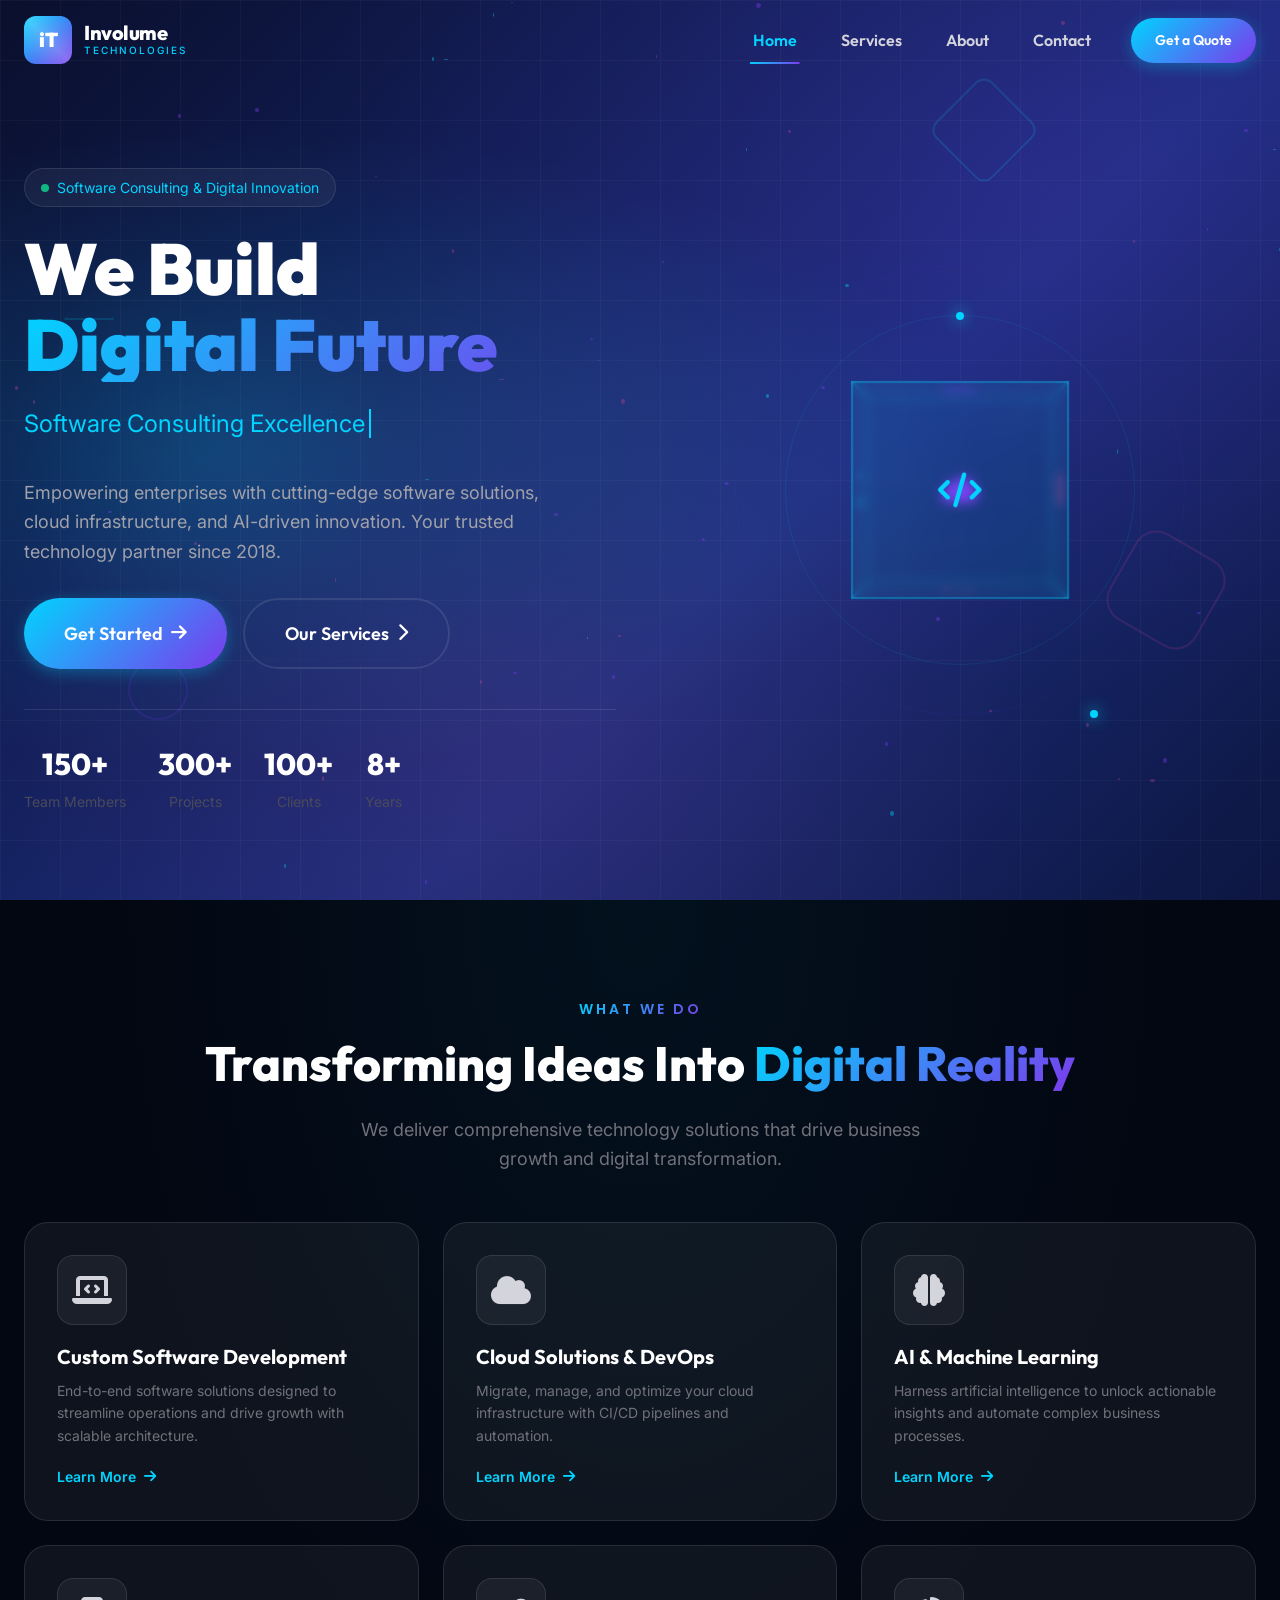
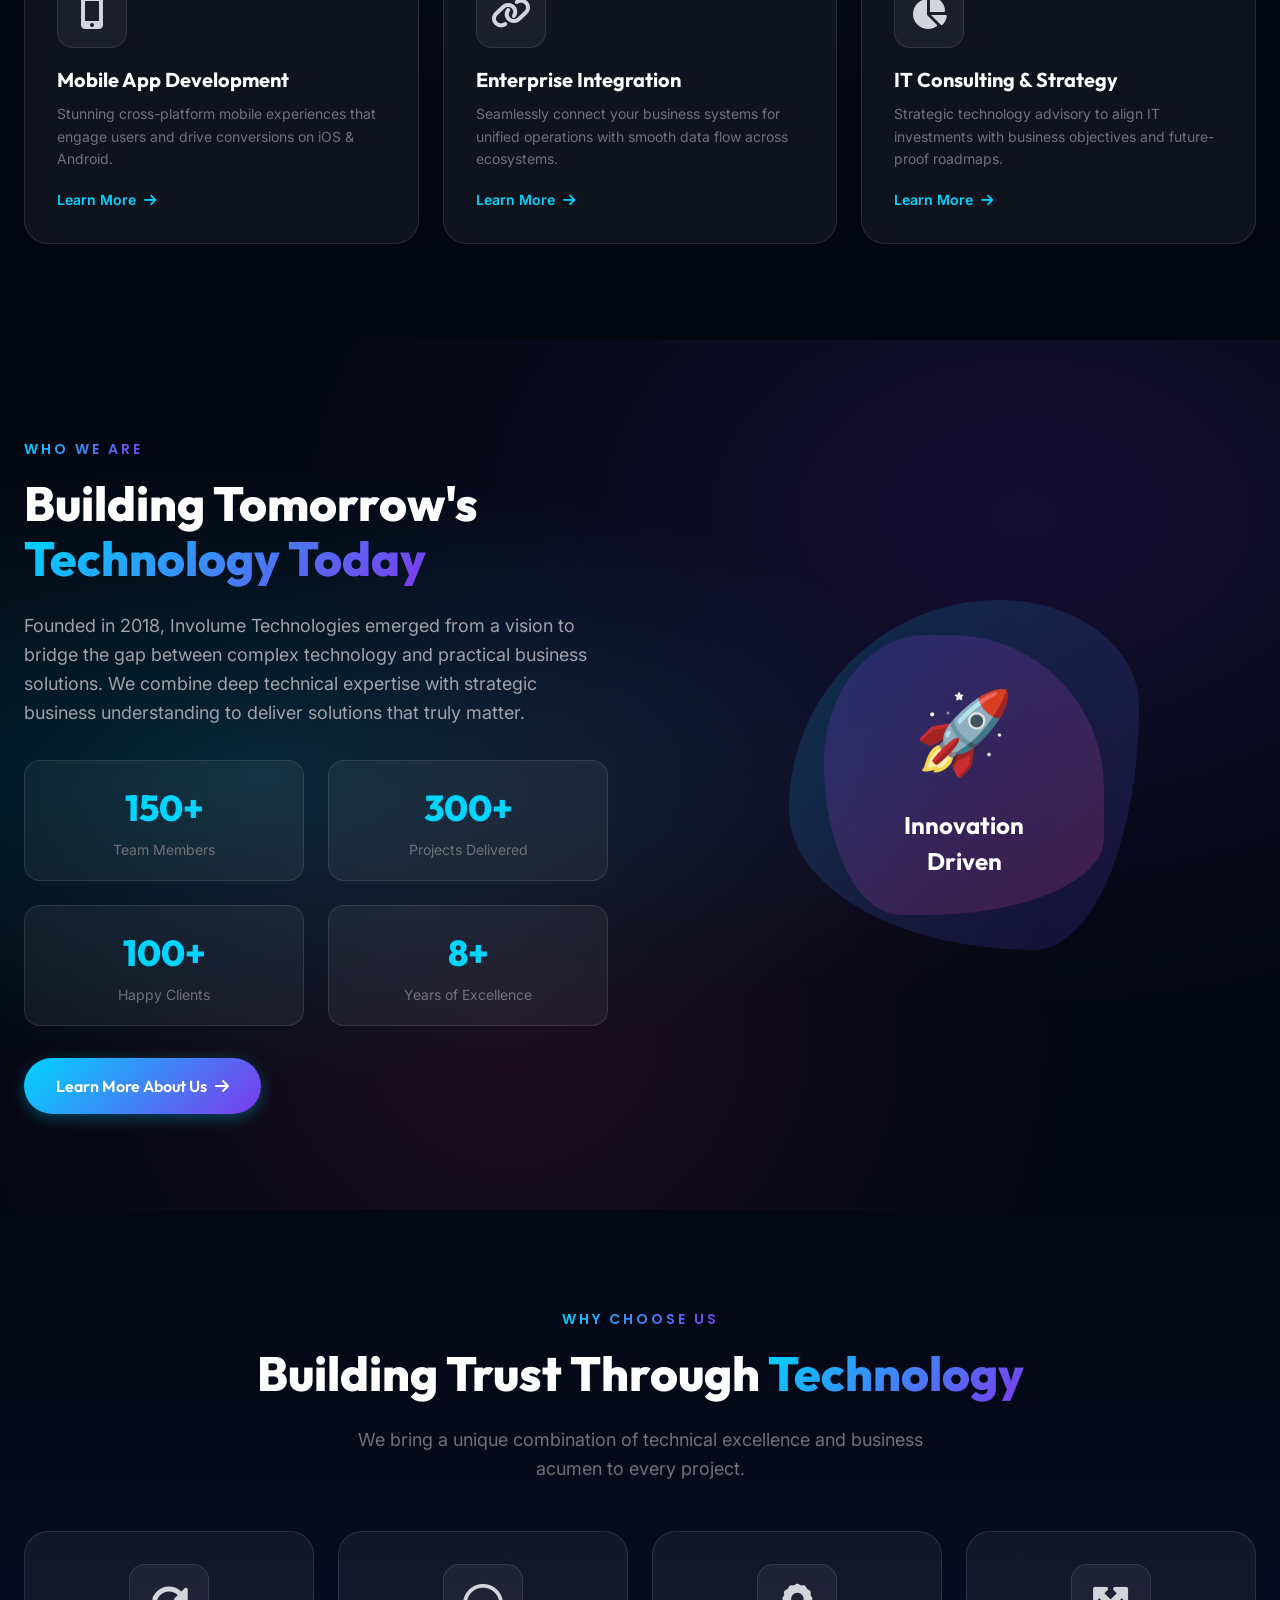
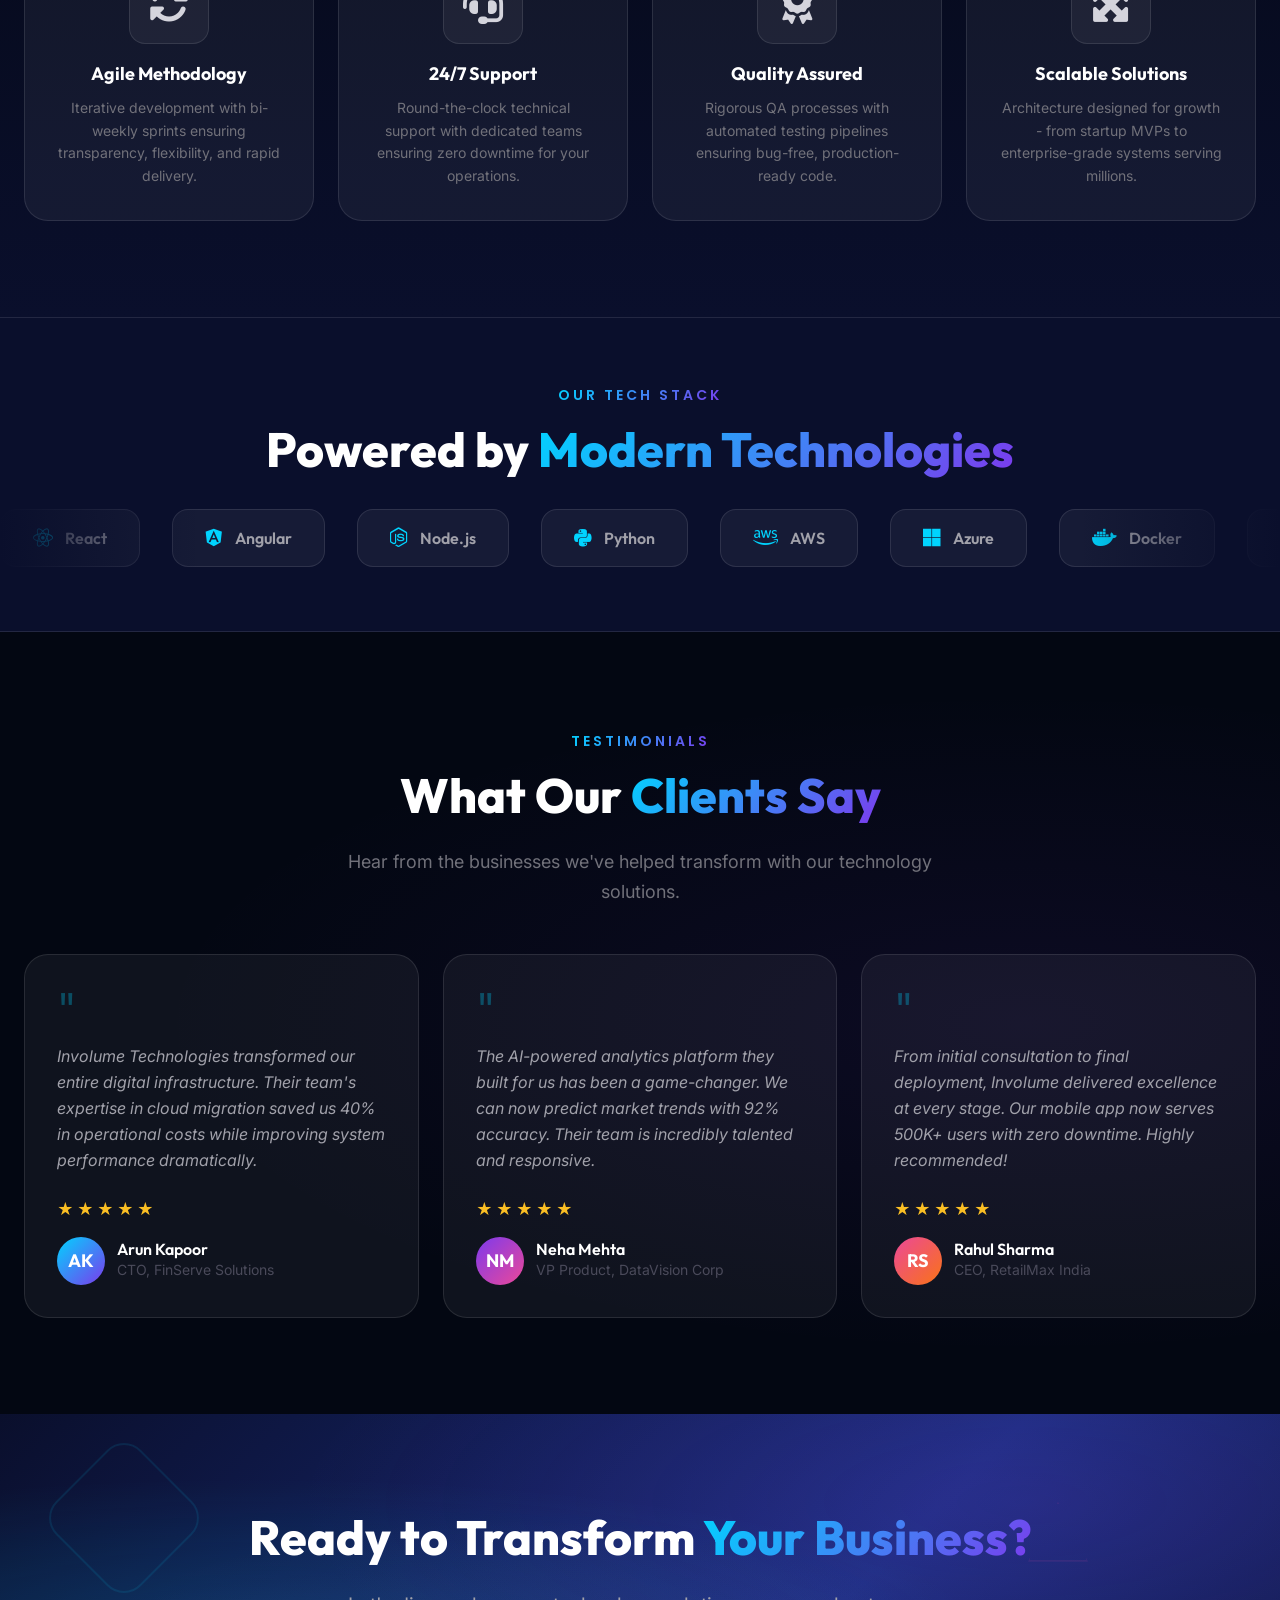
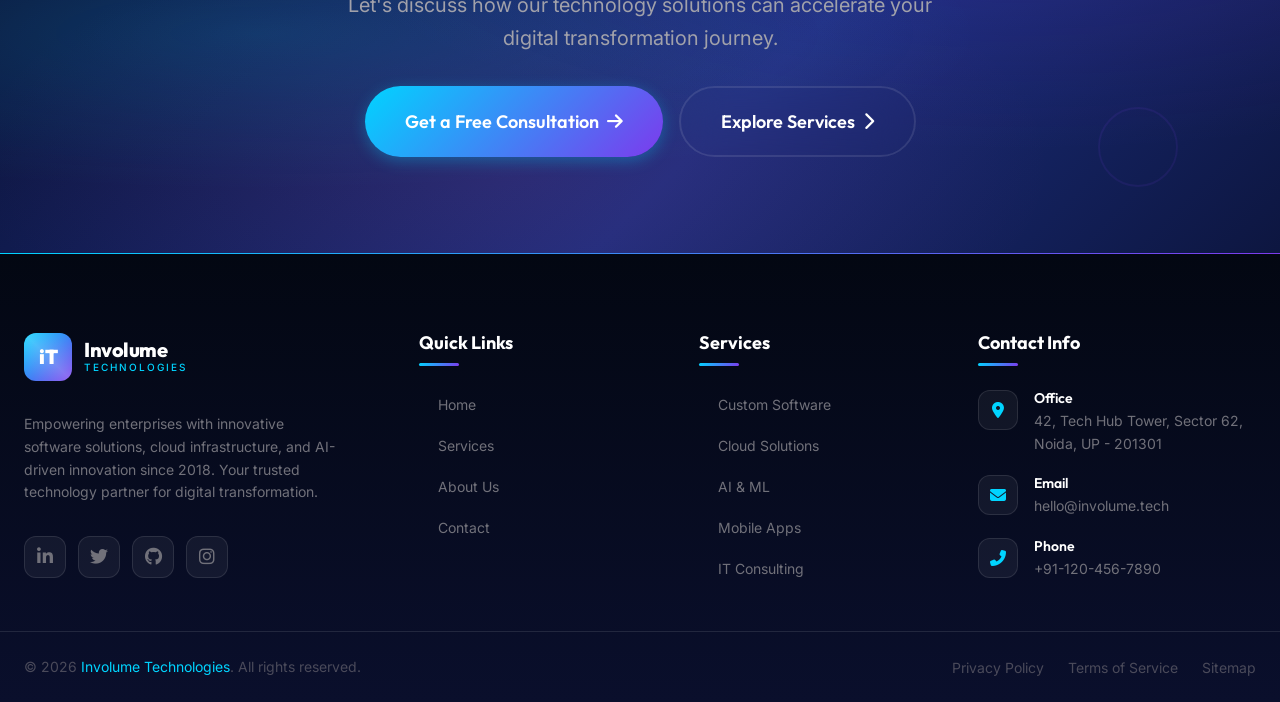
==== commit f4da363a: "Update index.html" ====
--- a/index.html
+++ b/index.html
@@ -466,7 +466,7 @@
     </button>
 
     <!-- Scripts -->
-    <script src="js/main.js"></script>
+    <script src="main.js"></script>
     <script>
         // Initialize homepage-specific features
         document.addEventListener('DOMContentLoaded', () => {
